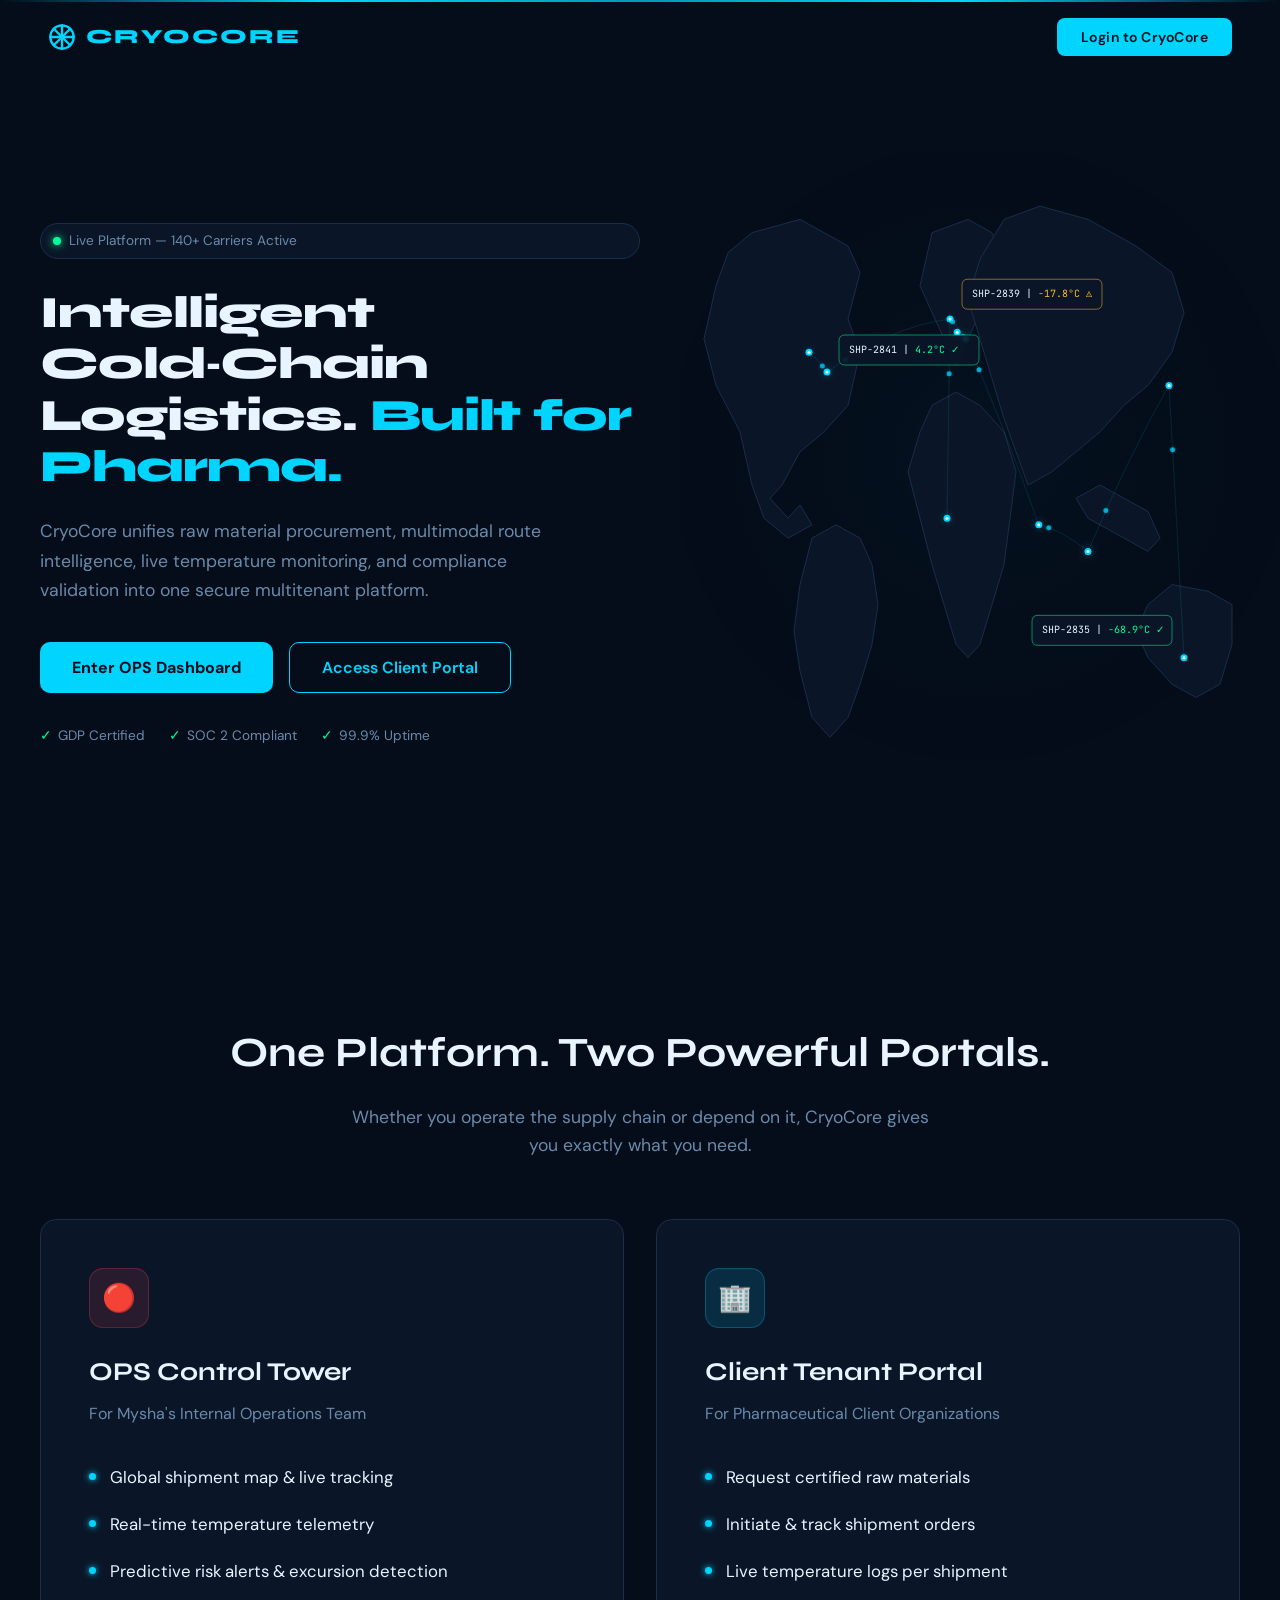
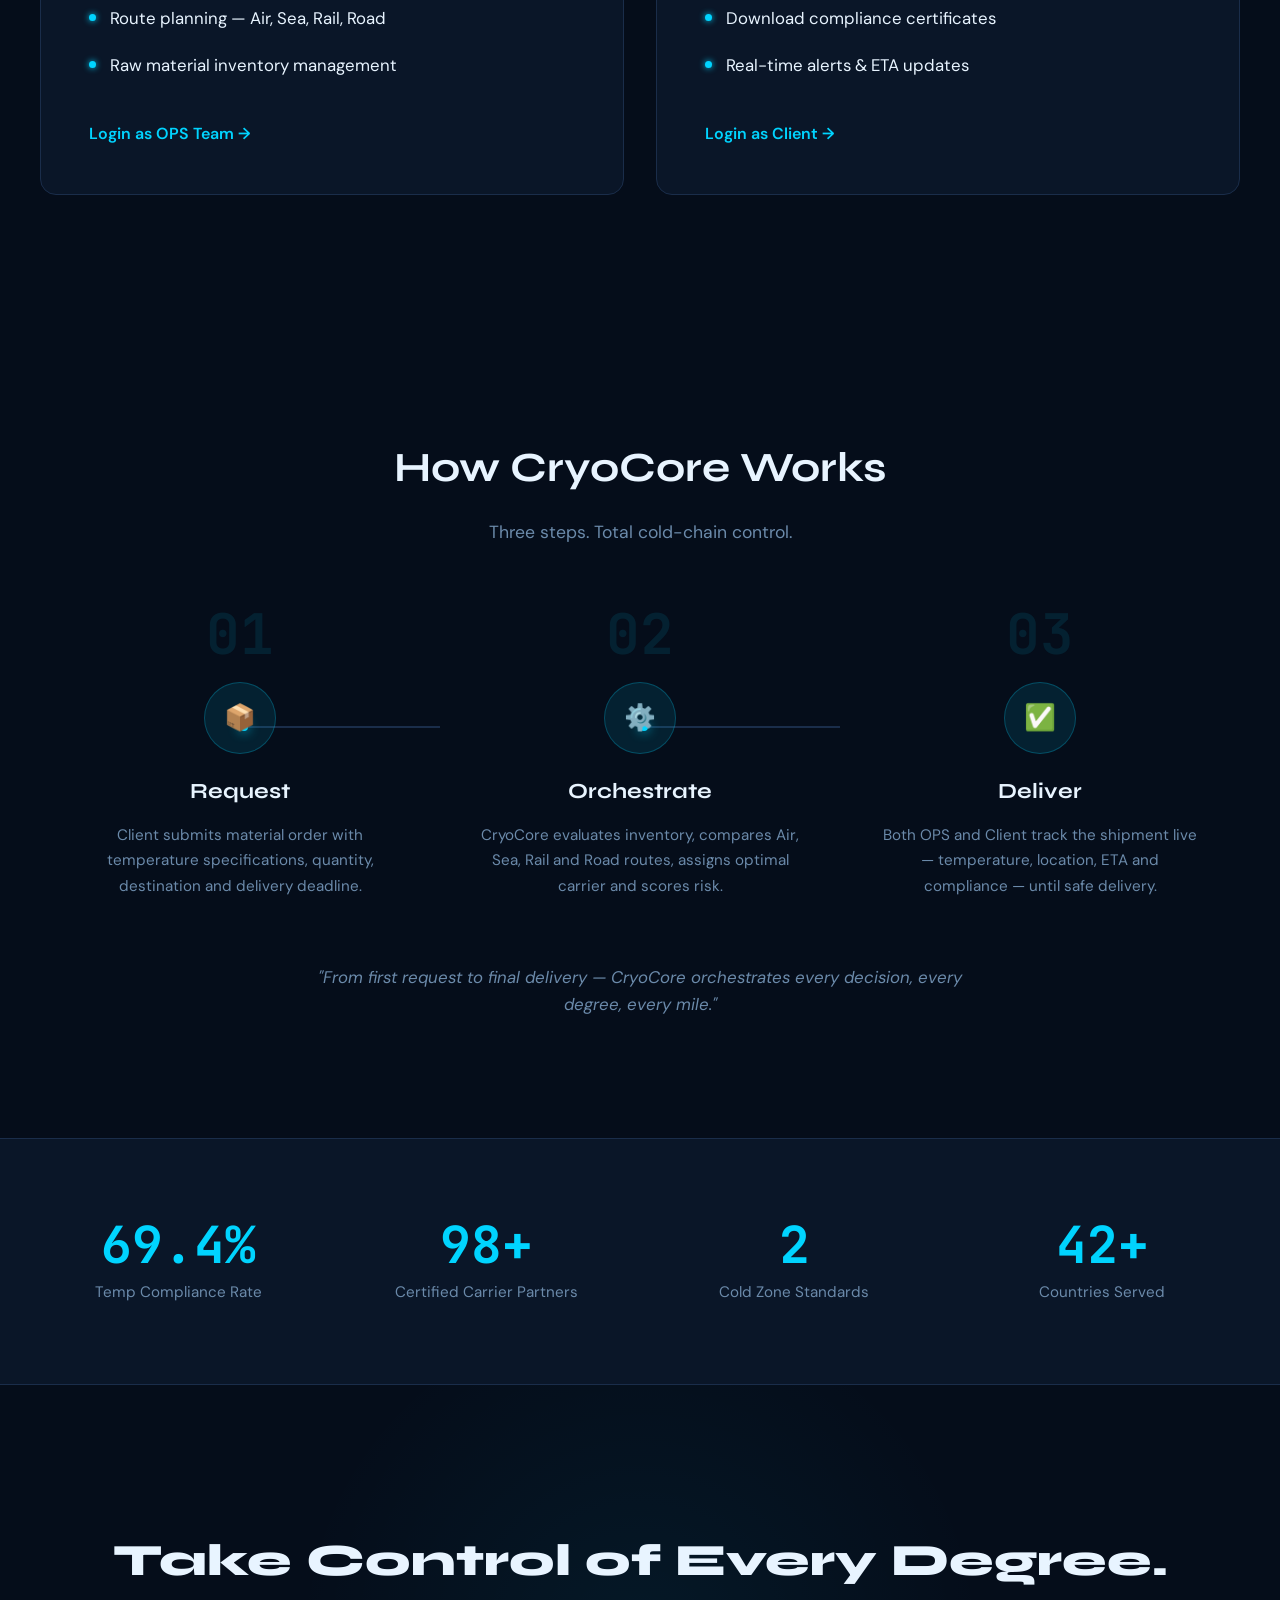
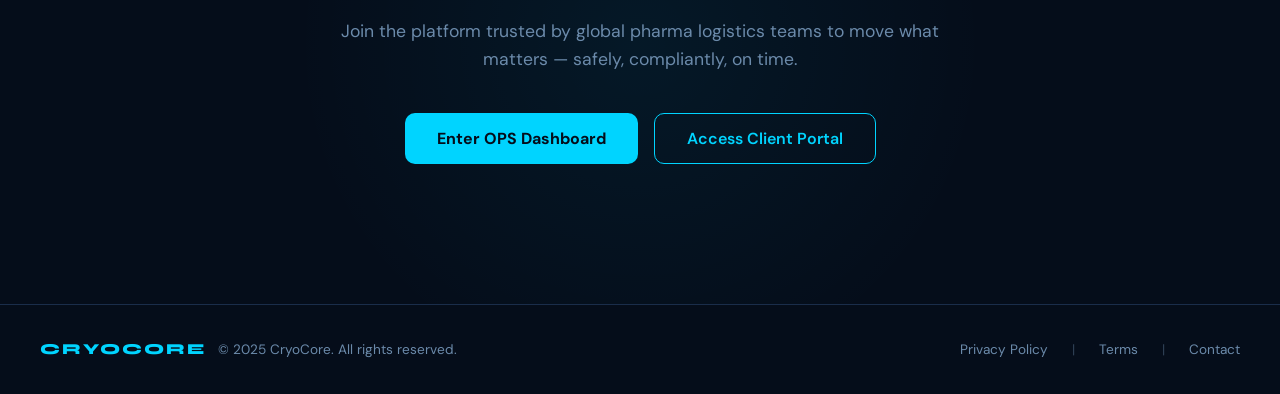
==== index.html @ 29cbd9b6 "first commit" ====
<!DOCTYPE html>
<html lang="en">

<head>
    <meta charset="UTF-8" />
    <meta name="viewport" content="width=device-width, initial-scale=1.0" />
    <title>CryoCore — Intelligent Cold-Chain Logistics for Pharma</title>
    <meta name="description"
        content="CryoCore unifies raw material procurement, multimodal route intelligence, live temperature monitoring, and compliance validation into one secure multitenant platform." />
    <link rel="preconnect" href="https://fonts.googleapis.com" />
    <link rel="preconnect" href="https://fonts.gstatic.com" crossorigin />
    <link
        href="https://fonts.googleapis.com/css2?family=DM+Sans:ital,wght@0,400;0,500;0,600;0,700;1,400&family=JetBrains+Mono:wght@400;500;600;700&family=Syne:wght@600;700;800&display=swap"
        rel="stylesheet" />
    <style>
        /* ===== RESET & BASE ===== */
        *,
        *::before,
        *::after {
            margin: 0;
            padding: 0;
            box-sizing: border-box;
        }

        html {
            scroll-behavior: smooth;
            width: 100%;
        }

        body {
            background: #050d1a;
            color: #e8f4ff;
            font-family: 'DM Sans', sans-serif;
            line-height: 1.6;
            overflow-x: hidden;
            width: 100%;
            -webkit-font-smoothing: antialiased;
        }

        a {
            color: inherit;
            text-decoration: none;
        }

        button {
            cursor: pointer;
            border: none;
            font-family: inherit;
        }

        img {
            max-width: 100%;
            display: block;
        }

        /* ===== DESIGN TOKENS ===== */
        :root {
            --bg: #050d1a;
            --surface: #0a1628;
            --border: #1a2d4a;
            --cyan: #00d4ff;
            --cyan-dim: #0099bb;
            --success: #00ff9d;
            --warning: #ffb830;
            --danger: #ff4757;
            --text: #e8f4ff;
            --muted: #6b8aaa;
            --font-headline: 'Syne', sans-serif;
            --font-body: 'DM Sans', sans-serif;
            --font-mono: 'JetBrains Mono', monospace;
        }

        /* ===== TOP CYAN LINE ===== */
        .top-line {
            position: fixed;
            top: 0;
            left: 0;
            width: 100%;
            height: 2px;
            background: linear-gradient(90deg, transparent, var(--cyan), var(--cyan-dim), var(--cyan), transparent);
            z-index: 10001;
        }

        /* ===== NAVBAR ===== */
        .navbar {
            position: fixed;
            top: 2px;
            left: 0;
            width: 100%;
            z-index: 10000;
            padding: 0 48px;
            height: 70px;
            display: flex;
            align-items: center;
            justify-content: space-between;
            transition: all 0.3s ease-in-out;
            background: transparent;
        }

        .navbar.scrolled {
            background: rgba(5, 13, 26, 0.75);
            backdrop-filter: blur(20px) saturate(1.5);
            -webkit-backdrop-filter: blur(20px) saturate(1.5);
            border-bottom: 1px solid rgba(26, 45, 74, 0.5);
        }

        .nav-logo {
            display: flex;
            align-items: center;
            gap: 10px;
            font-family: var(--font-headline);
            font-weight: 800;
            font-size: 1.25rem;
            color: var(--cyan);
            letter-spacing: 2px;
        }

        .nav-logo svg {
            width: 28px;
            height: 28px;
        }

        .btn-login {
            background: var(--cyan);
            color: #050d1a;
            font-weight: 600;
            font-size: 0.875rem;
            padding: 10px 24px;
            border-radius: 8px;
            transition: all 0.3s ease-in-out;
            letter-spacing: 0.5px;
        }

        .btn-login:hover {
            background: #33deff;
            box-shadow: 0 0 20px rgba(0, 212, 255, 0.3);
            transform: translateY(-1px);
        }

        /* ===== LOGIN POPUP ===== */
        .login-overlay {
            position: fixed;
            inset: 0;
            background: rgba(5, 13, 26, 0.8);
            backdrop-filter: blur(8px);
            z-index: 20000;
            display: flex;
            align-items: center;
            justify-content: center;
            opacity: 0;
            pointer-events: none;
            transition: opacity 0.3s ease-in-out;
        }

        .login-overlay.active {
            opacity: 1;
            pointer-events: all;
        }

        .login-popup {
            background: var(--surface);
            border: 1px solid var(--border);
            border-radius: 16px;
            padding: 40px;
            width: 400px;
            max-width: 90vw;
            text-align: center;
            transform: translateY(20px) scale(0.95);
            transition: transform 0.3s ease-in-out;
            position: relative;
        }

        .login-overlay.active .login-popup {
            transform: translateY(0) scale(1);
        }

        .login-popup-close {
            position: absolute;
            top: 16px;
            right: 16px;
            background: none;
            color: var(--muted);
            font-size: 1.25rem;
            transition: color 0.2s;
            line-height: 1;
        }

        .login-popup-close:hover {
            color: var(--text);
        }

        .login-popup h3 {
            font-family: var(--font-headline);
            font-size: 1.35rem;
            margin-bottom: 28px;
            color: var(--text);
        }

        .btn-portal {
            display: block;
            width: 100%;
            background: var(--cyan);
            color: #050d1a;
            font-weight: 700;
            font-size: 1rem;
            padding: 14px;
            border-radius: 10px;
            transition: all 0.3s ease-in-out;
            letter-spacing: 0.3px;
        }

        .btn-portal:hover {
            background: #33deff;
            box-shadow: 0 0 24px rgba(0, 212, 255, 0.3);
        }

        .login-divider {
            display: flex;
            align-items: center;
            gap: 16px;
            margin: 24px 0;
            color: var(--muted);
            font-size: 0.8rem;
        }

        .login-divider::before,
        .login-divider::after {
            content: '';
            flex: 1;
            height: 1px;
            background: var(--border);
        }

        .login-ops-link {
            color: var(--muted);
            font-size: 0.8rem;
            transition: color 0.2s;
        }

        .login-ops-link:hover {
            color: var(--cyan);
            text-decoration: underline;
        }

        /* ===== SECTION STYLES ===== */
        section {
            position: relative;
            width: 100%;
        }

        .container {
            max-width: 1400px;
            margin: 0 auto;
            padding: 0 40px;
            width: 100%;
        }

        .section-label {
            text-align: center;
            margin-bottom: 60px;
        }

        .section-label h2 {
            font-family: var(--font-headline);
            font-size: 2.6rem;
            font-weight: 700;
            margin-bottom: 16px;
        }

        .section-label p {
            color: var(--muted);
            font-size: 1.1rem;
            max-width: 600px;
            margin: 0 auto;
        }

        /* ===== HERO ===== */
        .hero {
            height: 100vh;
            display: flex;
            align-items: center;
            padding-top: 70px;
            position: relative;
            overflow: hidden;
            width: 100%;
        }

        .hero-inner {
            display: flex;
            align-items: center;
            gap: 40px;
            width: 100%;
            height: calc(100vh - 70px);
        }

        .hero-left {
            flex: 0 0 50%;
            max-width: 50%;
            display: flex;
            flex-direction: column;
            justify-content: center;
        }

        .hero-right {
            flex: 0 0 50%;
            max-width: 50%;
            position: relative;
            height: 100%;
            display: flex;
            align-items: center;
        }

        .hero-badge {
            display: inline-flex;
            align-items: center;
            gap: 8px;
            background: var(--surface);
            border: 1px solid var(--border);
            border-radius: 100px;
            padding: 6px 18px 6px 12px;
            font-size: 0.85rem;
            color: var(--muted);
            margin-bottom: 28px;
        }

        .hero-badge .dot {
            width: 8px;
            height: 8px;
            background: var(--success);
            border-radius: 50%;
            box-shadow: 0 0 8px var(--success);
            animation: pulse-dot 2s infinite;
        }

        @keyframes pulse-dot {

            0%,
            100% {
                opacity: 1;
                transform: scale(1);
            }

            50% {
                opacity: 0.6;
                transform: scale(1.3);
            }
        }

        .hero h1 {
            font-family: var(--font-headline);
            font-size: clamp(2.2rem, 3.5vw, 3.5rem);
            font-weight: 800;
            line-height: 1.15;
            margin-bottom: 24px;
            letter-spacing: -1px;
        }

        .hero h1 span {
            color: var(--cyan);
        }

        .hero-sub {
            color: var(--muted);
            font-size: 1.1rem;
            line-height: 1.7;
            max-width: 540px;
            margin-bottom: 36px;
        }

        .hero-ctas {
            display: flex;
            gap: 16px;
            margin-bottom: 32px;
        }

        .btn-primary {
            background: var(--cyan);
            color: #050d1a;
            font-weight: 700;
            font-size: 1rem;
            padding: 14px 32px;
            border-radius: 10px;
            transition: all 0.3s ease-in-out;
        }

        .btn-primary:hover {
            background: #33deff;
            box-shadow: 0 0 24px rgba(0, 212, 255, 0.3);
            transform: translateY(-2px);
        }

        .btn-outline {
            background: transparent;
            color: var(--cyan);
            font-weight: 600;
            font-size: 1rem;
            padding: 14px 32px;
            border-radius: 10px;
            border: 1.5px solid var(--cyan);
            transition: all 0.3s ease-in-out;
        }

        .btn-outline:hover {
            background: rgba(0, 212, 255, 0.08);
            box-shadow: 0 0 20px rgba(0, 212, 255, 0.15);
            transform: translateY(-2px);
        }

        .hero-trust {
            display: flex;
            gap: 24px;
            font-size: 0.85rem;
            color: var(--muted);
        }

        .hero-trust span {
            display: flex;
            align-items: center;
            gap: 6px;
        }

        .hero-trust .check {
            color: var(--success);
        }

        /* ===== WORLD MAP ===== */
        .map-container {
            position: relative;
            width: 100%;
            height: 80%;
            min-height: 400px;
        }

        #worldMap {
            width: 100%;
            height: 100%;
            border-radius: 12px;
        }

        /* ===== DUAL PORTALS ===== */
        .portals {
            padding: 120px 0;
            width: 100%;
        }

        .portals-grid {
            display: grid;
            grid-template-columns: 1fr 1fr;
            gap: 32px;
        }

        .portal-card {
            background: var(--surface);
            border: 1px solid var(--border);
            border-radius: 16px;
            padding: 48px;
            min-height: 420px;
            transition: all 0.3s ease-in-out;
            position: relative;
            overflow: hidden;
            display: flex;
            flex-direction: column;
        }

        .portal-card::before {
            content: '';
            position: absolute;
            inset: 0;
            border-radius: 16px;
            padding: 1px;
            background: transparent;
            -webkit-mask: linear-gradient(#fff 0 0) content-box, linear-gradient(#fff 0 0);
            mask: linear-gradient(#fff 0 0) content-box, linear-gradient(#fff 0 0);
            -webkit-mask-composite: xor;
            mask-composite: exclude;
            transition: background 0.3s ease-in-out;
            pointer-events: none;
        }

        .portal-card.ops:hover::before {
            background: linear-gradient(135deg, rgba(255, 71, 87, 0.5), transparent 60%);
        }

        .portal-card.client:hover::before {
            background: linear-gradient(135deg, rgba(0, 212, 255, 0.5), transparent 60%);
        }

        .portal-card:hover {
            transform: translateY(-6px);
            box-shadow: 0 20px 60px rgba(0, 0, 0, 0.4);
        }

        .portal-icon {
            width: 60px;
            height: 60px;
            border-radius: 14px;
            display: flex;
            align-items: center;
            justify-content: center;
            font-size: 1.7rem;
            margin-bottom: 24px;
        }

        .portal-card.ops .portal-icon {
            background: rgba(255, 71, 87, 0.12);
            border: 1px solid rgba(255, 71, 87, 0.25);
        }

        .portal-card.client .portal-icon {
            background: rgba(0, 212, 255, 0.12);
            border: 1px solid rgba(0, 212, 255, 0.25);
        }

        .portal-card h3 {
            font-family: var(--font-headline);
            font-size: 1.6rem;
            font-weight: 700;
            margin-bottom: 8px;
        }

        .portal-card .portal-sub {
            color: var(--muted);
            font-size: 1rem;
            margin-bottom: 28px;
        }

        .portal-card ul {
            list-style: none;
            margin-bottom: 32px;
            flex-grow: 1;
        }

        .portal-card ul li {
            padding: 10px 0;
            color: var(--text);
            font-size: 1.05rem;
            display: flex;
            align-items: flex-start;
            gap: 14px;
        }

        .portal-card ul li::before {
            content: '';
            width: 7px;
            height: 7px;
            background: var(--cyan);
            border-radius: 50%;
            flex-shrink: 0;
            margin-top: 9px;
            box-shadow: 0 0 6px var(--cyan);
        }

        .portal-link {
            color: var(--cyan);
            font-size: 1rem;
            font-weight: 600;
            transition: all 0.2s;
        }

        .portal-link:hover {
            letter-spacing: 0.5px;
        }

        /* ===== HOW IT WORKS ===== */
        .how-it-works {
            padding: 120px 0;
            width: 100%;
        }

        .steps-grid {
            display: flex;
            align-items: flex-start;
            gap: 0;
            position: relative;
            margin-bottom: 64px;
        }

        .step-card {
            flex: 1;
            text-align: center;
            padding: 0 32px;
            position: relative;
            z-index: 2;
        }

        .step-num {
            font-family: var(--font-mono);
            font-size: 3.5rem;
            font-weight: 700;
            color: rgba(0, 212, 255, 0.1);
            line-height: 1;
            margin-bottom: 20px;
        }

        .step-icon {
            width: 72px;
            height: 72px;
            border-radius: 50%;
            background: rgba(0, 212, 255, 0.1);
            border: 1px solid rgba(0, 212, 255, 0.25);
            display: flex;
            align-items: center;
            justify-content: center;
            font-size: 1.6rem;
            margin: 0 auto 20px;
        }

        .step-card h3 {
            font-family: var(--font-headline);
            font-size: 1.35rem;
            font-weight: 700;
            margin-bottom: 14px;
        }

        .step-card p {
            color: var(--muted);
            font-size: 0.95rem;
            line-height: 1.7;
            max-width: 320px;
            margin: 0 auto;
        }

        /* Connector lines */
        .step-connector {
            position: absolute;
            top: 120px;
            left: 0;
            right: 0;
            height: 2px;
            z-index: 1;
        }

        .step-connector-line {
            position: absolute;
            top: 0;
            height: 2px;
            background: var(--border);
        }

        .step-connector-line:first-child {
            left: 20%;
            width: 27%;
        }

        .step-connector-line:last-child {
            left: 53%;
            width: 27%;
        }

        .connector-dot {
            position: absolute;
            width: 8px;
            height: 8px;
            background: var(--cyan);
            border-radius: 50%;
            top: -3px;
            box-shadow: 0 0 12px var(--cyan);
            animation: travel-dot 3s linear infinite;
        }

        .step-connector-line:first-child .connector-dot {
            animation: travel-dot-1 3s linear infinite;
        }

        .step-connector-line:last-child .connector-dot {
            animation: travel-dot-2 3s linear infinite;
        }

        @keyframes travel-dot-1 {
            0% {
                left: 0;
                opacity: 0;
            }

            10% {
                opacity: 1;
            }

            90% {
                opacity: 1;
            }

            100% {
                left: 100%;
                opacity: 0;
            }
        }

        @keyframes travel-dot-2 {
            0% {
                left: 0;
                opacity: 0;
            }

            10% {
                opacity: 1;
            }

            90% {
                opacity: 1;
            }

            100% {
                left: 100%;
                opacity: 0;
            }
        }

        .how-tagline {
            text-align: center;
            font-style: italic;
            color: var(--muted);
            font-size: 1.05rem;
            max-width: 700px;
            margin: 0 auto;
        }

        /* ===== STATS STRIP ===== */
        .stats-strip {
            background: var(--surface);
            border-top: 1px solid var(--border);
            border-bottom: 1px solid var(--border);
            padding: 80px 0;
            width: 100%;
        }

        .stats-grid {
            display: grid;
            grid-template-columns: repeat(4, 1fr);
            gap: 32px;
            text-align: center;
        }

        .stat-item .stat-number {
            font-family: var(--font-mono);
            font-size: 3.2rem;
            font-weight: 700;
            color: var(--cyan);
            line-height: 1;
            margin-bottom: 10px;
        }

        .stat-item .stat-label {
            color: var(--muted);
            font-size: 0.95rem;
        }

        /* ===== FOOTER CTA ===== */
        .footer-cta {
            padding: 140px 0;
            text-align: center;
            position: relative;
            overflow: hidden;
            width: 100%;
        }

        .footer-cta::before {
            content: '';
            position: absolute;
            top: 50%;
            left: 50%;
            transform: translate(-50%, -50%);
            width: 700px;
            height: 700px;
            background: radial-gradient(circle, rgba(0, 212, 255, 0.06) 0%, transparent 70%);
            pointer-events: none;
        }

        .footer-cta h2 {
            font-family: var(--font-headline);
            font-size: 2.8rem;
            font-weight: 800;
            margin-bottom: 20px;
            position: relative;
        }

        .footer-cta .cta-sub {
            color: var(--muted);
            font-size: 1.1rem;
            max-width: 600px;
            margin: 0 auto 40px;
            position: relative;
        }

        .footer-cta .cta-buttons {
            display: flex;
            gap: 16px;
            justify-content: center;
            position: relative;
        }

        /* ===== FOOTER BAR ===== */
        .footer-bar {
            border-top: 1px solid var(--border);
            padding: 32px 0;
            width: 100%;
        }

        .footer-bar-inner {
            display: flex;
            align-items: center;
            justify-content: space-between;
        }

        .footer-bar-left {
            display: flex;
            align-items: center;
            gap: 12px;
            color: var(--muted);
            font-size: 0.85rem;
        }

        .footer-bar-left .footer-logo {
            font-family: var(--font-headline);
            font-weight: 800;
            font-size: 0.95rem;
            color: var(--cyan);
            letter-spacing: 2px;
        }

        .footer-bar-right {
            display: flex;
            gap: 24px;
            color: var(--muted);
            font-size: 0.85rem;
        }

        .footer-bar-right a {
            transition: color 0.2s;
        }

        .footer-bar-right a:hover {
            color: var(--text);
        }

        .footer-bar-right .sep {
            opacity: 0.4;
        }

        /* ===== SCROLL REVEAL ===== */
        .reveal {
            opacity: 0;
            transform: translateY(30px);
            transition: opacity 0.7s ease-out, transform 0.7s ease-out;
        }

        .reveal.visible {
            opacity: 1;
            transform: translateY(0);
        }

        /* ===== RESPONSIVE ===== */
        @media (max-width: 1024px) {
            .hero {
                height: auto;
                min-height: 100vh;
                padding-top: 100px;
                padding-bottom: 60px;
            }

            .hero h1 {
                font-size: 2.5rem;
            }

            .hero-inner {
                flex-direction: column;
                height: auto;
            }

            .hero-left,
            .hero-right {
                flex: 0 0 100%;
                max-width: 100%;
            }

            .hero-right {
                margin-top: 40px;
                height: 400px;
            }

            .map-container {
                height: 100%;
            }

            .portals-grid {
                grid-template-columns: 1fr;
            }

            .portal-card {
                min-height: auto;
            }

            .stats-grid {
                grid-template-columns: repeat(2, 1fr);
                gap: 40px;
            }

            .steps-grid {
                flex-direction: column;
                gap: 48px;
            }

            .step-connector {
                display: none;
            }

            .navbar {
                padding: 0 24px;
            }
        }

        @media (max-width: 640px) {
            .hero h1 {
                font-size: 2rem;
            }

            .hero-ctas {
                flex-direction: column;
            }

            .hero-trust {
                flex-direction: column;
                gap: 8px;
            }

            .section-label h2 {
                font-size: 1.75rem;
            }

            .footer-cta h2 {
                font-size: 2rem;
            }

            .footer-cta .cta-buttons {
                flex-direction: column;
                align-items: center;
            }

            .footer-bar-inner {
                flex-direction: column;
                gap: 12px;
                text-align: center;
            }

            .stats-grid {
                grid-template-columns: 1fr 1fr;
            }

            .stat-item .stat-number {
                font-size: 2.4rem;
            }

            .portals {
                padding: 80px 0;
            }

            .how-it-works {
                padding: 80px 0;
            }

            .portal-card {
                padding: 32px;
            }
        }
    </style>
</head>

<body>

    <!-- TOP CYAN LINE -->
    <div class="top-line"></div>

    <!-- NAVBAR -->
    <nav class="navbar" id="navbar">
        <div class="nav-logo">
            <svg viewBox="0 0 24 24" fill="none" stroke="currentColor" stroke-width="2" stroke-linecap="round"
                stroke-linejoin="round">
                <line x1="2" y1="12" x2="22" y2="12"></line>
                <path d="M12 2a7.4 7.4 0 0 1 0 20M12 2a7.4 7.4 0 0 0 0 20"></path>
                <path d="M12 2v20"></path>
                <line x1="4.93" y1="4.93" x2="19.07" y2="19.07"></line>
                <line x1="19.07" y1="4.93" x2="4.93" y2="19.07"></line>
            </svg>
            CRYOCORE
        </div>
        <button class="btn-login" id="loginBtn">Login to CryoCore</button>
    </nav>

    <!-- LOGIN POPUP -->
    <div class="login-overlay" id="loginOverlay">
        <div class="login-popup">
            <button class="login-popup-close" id="loginClose">✕</button>
            <h3>Login to CryoCore</h3>
            <button class="btn-portal">Enter Client Portal</button>
            <div class="login-divider"><span>or</span></div>
            <a href="#" class="login-ops-link">Internal OPS Team? Login here →</a>
        </div>
    </div>

    <!-- HERO SECTION -->
    <section class="hero" id="hero">
        <div class="container hero-inner">
            <div class="hero-left">
                <div class="hero-badge">
                    <span class="dot"></span>
                    Live Platform — 140+ Carriers Active
                </div>
                <h1>Intelligent Cold&#8209;Chain<br />Logistics. <span>Built for Pharma.</span></h1>
                <p class="hero-sub">CryoCore unifies raw material procurement, multimodal route intelligence, live
                    temperature monitoring, and compliance validation into one secure multitenant platform.</p>
                <div class="hero-ctas">
                    <button class="btn-primary">Enter OPS Dashboard</button>
                    <button class="btn-outline">Access Client Portal</button>
                </div>
                <div class="hero-trust">
                    <span><span class="check">✓</span> GDP Certified</span>
                    <span><span class="check">✓</span> SOC 2 Compliant</span>
                    <span><span class="check">✓</span> 99.9% Uptime</span>
                </div>
            </div>
            <div class="hero-right">
                <div class="map-container">
                    <canvas id="worldMap"></canvas>
                </div>
            </div>
        </div>
    </section>

    <!-- DUAL PORTAL SECTION -->
    <section class="portals" id="portals">
        <div class="container">
            <div class="section-label reveal">
                <h2>One Platform. Two Powerful Portals.</h2>
                <p>Whether you operate the supply chain or depend on it, CryoCore gives you exactly what you need.</p>
            </div>
            <div class="portals-grid">
                <div class="portal-card ops reveal">
                    <div class="portal-icon">🔴</div>
                    <h3>OPS Control Tower</h3>
                    <p class="portal-sub">For Mysha's Internal Operations Team</p>
                    <ul>
                        <li>Global shipment map &amp; live tracking</li>
                        <li>Real-time temperature telemetry</li>
                        <li>Predictive risk alerts &amp; excursion detection</li>
                        <li>Route planning — Air, Sea, Rail, Road</li>
                        <li>Raw material inventory management</li>
                    </ul>
                    <a href="#" class="portal-link">Login as OPS Team →</a>
                </div>
                <div class="portal-card client reveal">
                    <div class="portal-icon">🏢</div>
                    <h3>Client Tenant Portal</h3>
                    <p class="portal-sub">For Pharmaceutical Client Organizations</p>
                    <ul>
                        <li>Request certified raw materials</li>
                        <li>Initiate &amp; track shipment orders</li>
                        <li>Live temperature logs per shipment</li>
                        <li>Download compliance certificates</li>
                        <li>Real-time alerts &amp; ETA updates</li>
                    </ul>
                    <a href="#" class="portal-link">Login as Client →</a>
                </div>
            </div>
        </div>
    </section>

    <!-- HOW IT WORKS SECTION -->
    <section class="how-it-works" id="howItWorks">
        <div class="container">
            <div class="section-label reveal">
                <h2>How CryoCore Works</h2>
                <p>Three steps. Total cold-chain control.</p>
            </div>
            <div class="steps-grid reveal">
                <div class="step-card">
                    <div class="step-num">01</div>
                    <div class="step-icon">📦</div>
                    <h3>Request</h3>
                    <p>Client submits material order with temperature specifications, quantity, destination and delivery
                        deadline.</p>
                </div>
                <div class="step-card">
                    <div class="step-num">02</div>
                    <div class="step-icon">⚙️</div>
                    <h3>Orchestrate</h3>
                    <p>CryoCore evaluates inventory, compares Air, Sea, Rail and Road routes, assigns optimal carrier
                        and
                        scores risk.</p>
                </div>
                <div class="step-card">
                    <div class="step-num">03</div>
                    <div class="step-icon">✅</div>
                    <h3>Deliver</h3>
                    <p>Both OPS and Client track the shipment live — temperature, location, ETA and compliance — until
                        safe delivery.</p>
                </div>
                <!-- Connector lines -->
                <div class="step-connector">
                    <div class="step-connector-line" style="left:16.66%;width:16.66%">
                        <div class="connector-dot"></div>
                    </div>
                    <div class="step-connector-line" style="left:50%;width:16.66%">
                        <div class="connector-dot"></div>
                    </div>
                </div>
            </div>
            <p class="how-tagline reveal">"From first request to final delivery — CryoCore orchestrates every decision,
                every degree, every mile."</p>
        </div>
    </section>

    <!-- STATS STRIP -->
    <section class="stats-strip" id="statsStrip">
        <div class="container">
            <div class="stats-grid">
                <div class="stat-item reveal">
                    <div class="stat-number" data-target="99.1" data-suffix="%">0%</div>
                    <div class="stat-label">Temp Compliance Rate</div>
                </div>
                <div class="stat-item reveal">
                    <div class="stat-number" data-target="140" data-suffix="+">0+</div>
                    <div class="stat-label">Certified Carrier Partners</div>
                </div>
                <div class="stat-item reveal">
                    <div class="stat-number" data-target="3" data-suffix="">0</div>
                    <div class="stat-label">Cold Zone Standards</div>
                </div>
                <div class="stat-item reveal">
                    <div class="stat-number" data-target="60" data-suffix="+">0+</div>
                    <div class="stat-label">Countries Served</div>
                </div>
            </div>
        </div>
    </section>

    <!-- FOOTER CTA -->
    <section class="footer-cta" id="footerCta">
        <div class="container">
            <h2 class="reveal">Take Control of Every Degree.</h2>
            <p class="cta-sub reveal">Join the platform trusted by global pharma logistics teams to move what matters —
                safely, compliantly, on time.</p>
            <div class="cta-buttons reveal">
                <button class="btn-primary">Enter OPS Dashboard</button>
                <button class="btn-outline">Access Client Portal</button>
            </div>
        </div>
    </section>

    <!-- FOOTER BAR -->
    <footer class="footer-bar">
        <div class="container footer-bar-inner">
            <div class="footer-bar-left">
                <span class="footer-logo">CRYOCORE</span>
                <span>© 2025 CryoCore. All rights reserved.</span>
            </div>
            <div class="footer-bar-right">
                <a href="#">Privacy Policy</a>
                <span class="sep">|</span>
                <a href="#">Terms</a>
                <span class="sep">|</span>
                <a href="#">Contact</a>
            </div>
        </div>
    </footer>

    <script>
        /* ===== NAVBAR SCROLL EFFECT ===== */
        const navbar = document.getElementById('navbar');
        window.addEventListener('scroll', () => {
            navbar.classList.toggle('scrolled', window.scrollY > 80);
        });

        /* ===== LOGIN POPUP ===== */
        const loginBtn = document.getElementById('loginBtn');
        const loginOverlay = document.getElementById('loginOverlay');
        const loginClose = document.getElementById('loginClose');
        loginBtn.addEventListener('click', () => loginOverlay.classList.add('active'));
        loginClose.addEventListener('click', () => loginOverlay.classList.remove('active'));
        loginOverlay.addEventListener('click', (e) => {
            if (e.target === loginOverlay) loginOverlay.classList.remove('active');
        });

        /* ===== SCROLL REVEAL ===== */
        const revealEls = document.querySelectorAll('.reveal');
        const revealObserver = new IntersectionObserver((entries) => {
            entries.forEach(entry => {
                if (entry.isIntersecting) {
                    entry.target.classList.add('visible');
                    revealObserver.unobserve(entry.target);
                }
            });
        }, { threshold: 0.15 });
        revealEls.forEach(el => revealObserver.observe(el));

        /* ===== COUNT-UP ANIMATION ===== */
        const statNumbers = document.querySelectorAll('.stat-number');
        let statsCounted = false;
        const statsObserver = new IntersectionObserver((entries) => {
            entries.forEach(entry => {
                if (entry.isIntersecting && !statsCounted) {
                    statsCounted = true;
                    statNumbers.forEach(el => {
                        const target = parseFloat(el.dataset.target);
                        const suffix = el.dataset.suffix;
                        const isDecimal = target % 1 !== 0;
                        const duration = 2000;
                        const startTime = performance.now();

                        function animateCount(currentTime) {
                            const elapsed = currentTime - startTime;
                            const progress = Math.min(elapsed / duration, 1);
                            const eased = 1 - Math.pow(1 - progress, 3);
                            const current = eased * target;

                            if (isDecimal) {
                                el.textContent = current.toFixed(1) + suffix;
                            } else {
                                el.textContent = Math.floor(current) + suffix;
                            }

                            if (progress < 1) {
                                requestAnimationFrame(animateCount);
                            }
                        }
                        requestAnimationFrame(animateCount);
                    });
                }
            });
        }, { threshold: 0.3 });
        statsObserver.observe(document.getElementById('statsStrip'));

        /* ===== WORLD MAP (CANVAS) ===== */
        const canvas = document.getElementById('worldMap');
        const ctx = canvas.getContext('2d');
        let W, H;

        function resizeCanvas() {
            const rect = canvas.parentElement.getBoundingClientRect();
            const dpr = window.devicePixelRatio || 1;
            canvas.width = rect.width * dpr;
            canvas.height = rect.height * dpr;
            W = rect.width;
            H = rect.height;
            ctx.setTransform(dpr, 0, 0, dpr, 0, 0);
        }
        resizeCanvas();
        window.addEventListener('resize', resizeCanvas);

        // City coordinates (normalized 0-1 based on Mercator-like projection)
        const cities = [
            { name: 'Mumbai', x: 0.598, y: 0.56, label: null },
            { name: 'Frankfurt', x: 0.476, y: 0.28, label: null },
            { name: 'Singapore', x: 0.680, y: 0.60, label: null },
            { name: 'New York', x: 0.245, y: 0.33, label: { id: 'SHP-2841', temp: '4.2°C', status: '✓', color: '#00ff9d' } },
            { name: 'Chicago', x: 0.215, y: 0.30, label: null },
            { name: 'London', x: 0.450, y: 0.25, label: { id: 'SHP-2839', temp: '-17.8°C', status: '⚠', color: '#ffb830' } },
            { name: 'Tokyo', x: 0.815, y: 0.35, label: null },
            { name: 'Sydney', x: 0.840, y: 0.76, label: { id: 'SHP-2835', temp: '-68.9°C', status: '✓', color: '#00ff9d' } },
            { name: 'Paris', x: 0.462, y: 0.27, label: null },
            { name: 'Lagos', x: 0.445, y: 0.55, label: null },
        ];

        // Flight paths (index pairs)
        const routes = [
            [3, 5],  // NY -> London
            [5, 1],  // London -> Frankfurt
            [1, 0],  // Frankfurt -> Mumbai
            [0, 2],  // Mumbai -> Singapore
            [2, 6],  // Singapore -> Tokyo
            [6, 7],  // Tokyo -> Sydney
            [3, 4],  // NY -> Chicago
            [5, 9],  // London -> Lagos
            [1, 8],  // Frankfurt -> Paris
        ];

        // Simplified world continent outlines (very abstract polygon shapes normalized 0-1)
        const continents = [
            // North America
            { points: [[0.08, 0.15], [0.12, 0.12], [0.20, 0.10], [0.28, 0.14], [0.30, 0.18], [0.28, 0.25], [0.30, 0.30], [0.28, 0.38], [0.24, 0.42], [0.20, 0.45], [0.17, 0.50], [0.15, 0.52], [0.18, 0.55], [0.20, 0.53], [0.22, 0.56], [0.18, 0.58], [0.14, 0.55], [0.12, 0.50], [0.10, 0.42], [0.06, 0.35], [0.04, 0.28], [0.06, 0.20]] },
            // South America
            { points: [[0.22, 0.58], [0.26, 0.56], [0.30, 0.58], [0.32, 0.62], [0.33, 0.68], [0.32, 0.74], [0.30, 0.80], [0.28, 0.85], [0.25, 0.88], [0.22, 0.85], [0.20, 0.78], [0.19, 0.72], [0.20, 0.65]] },
            // Europe
            { points: [[0.42, 0.12], [0.48, 0.10], [0.52, 0.12], [0.54, 0.16], [0.52, 0.20], [0.50, 0.24], [0.48, 0.28], [0.46, 0.32], [0.44, 0.28], [0.42, 0.24], [0.40, 0.20], [0.41, 0.16]] },
            // Africa
            { points: [[0.42, 0.38], [0.46, 0.36], [0.50, 0.38], [0.54, 0.42], [0.56, 0.48], [0.55, 0.55], [0.54, 0.62], [0.52, 0.68], [0.50, 0.74], [0.48, 0.76], [0.46, 0.74], [0.44, 0.68], [0.42, 0.62], [0.40, 0.55], [0.38, 0.48], [0.40, 0.42]] },
            // Asia
            { points: [[0.54, 0.10], [0.60, 0.08], [0.68, 0.10], [0.76, 0.14], [0.82, 0.18], [0.84, 0.24], [0.82, 0.30], [0.78, 0.35], [0.74, 0.38], [0.70, 0.42], [0.66, 0.45], [0.62, 0.48], [0.58, 0.50], [0.56, 0.45], [0.54, 0.40], [0.52, 0.34], [0.50, 0.28], [0.48, 0.22], [0.50, 0.16]] },
            // Southeast Asia / Indonesia  
            { points: [[0.66, 0.52], [0.70, 0.50], [0.74, 0.52], [0.78, 0.54], [0.80, 0.58], [0.78, 0.60], [0.74, 0.58], [0.70, 0.56], [0.68, 0.55]] },
            // Australia
            { points: [[0.78, 0.68], [0.82, 0.65], [0.88, 0.66], [0.92, 0.68], [0.92, 0.74], [0.90, 0.80], [0.86, 0.82], [0.82, 0.80], [0.78, 0.76], [0.76, 0.72]] },
        ];

        let animTime = 0;

        function drawCurvedPath(x1, y1, x2, y2) {
            const midX = (x1 + x2) / 2;
            const midY = (y1 + y2) / 2 - Math.abs(x2 - x1) * 0.15;
            ctx.beginPath();
            ctx.moveTo(x1, y1);
            ctx.quadraticCurveTo(midX, midY, x2, y2);
            return { midX, midY };
        }

        function getPointOnCurve(x1, y1, x2, y2, t) {
            const midX = (x1 + x2) / 2;
            const midY = (y1 + y2) / 2 - Math.abs(x2 - x1) * 0.15;
            const ix1 = (1 - t) * x1 + t * midX;
            const iy1 = (1 - t) * y1 + t * midY;
            const ix2 = (1 - t) * midX + t * x2;
            const iy2 = (1 - t) * midY + t * y2;
            return {
                x: (1 - t) * ix1 + t * ix2,
                y: (1 - t) * iy1 + t * iy2,
            };
        }

        function draw() {
            animTime += 0.004;
            ctx.clearRect(0, 0, W, H);

            // Subtle radial glow
            const grd = ctx.createRadialGradient(W * 0.5, H * 0.45, 0, W * 0.5, H * 0.45, W * 0.55);
            grd.addColorStop(0, 'rgba(0, 212, 255, 0.03)');
            grd.addColorStop(1, 'transparent');
            ctx.fillStyle = grd;
            ctx.fillRect(0, 0, W, H);

            // Draw continents
            continents.forEach(cont => {
                ctx.beginPath();
                cont.points.forEach((p, i) => {
                    const px = p[0] * W;
                    const py = p[1] * H;
                    if (i === 0) ctx.moveTo(px, py);
                    else ctx.lineTo(px, py);
                });
                ctx.closePath();
                ctx.fillStyle = '#0a1628';
                ctx.fill();
                ctx.strokeStyle = '#1a2d4a';
                ctx.lineWidth = 1;
                ctx.stroke();
            });

            // Draw flight paths
            routes.forEach((route, idx) => {
                const c1 = cities[route[0]];
                const c2 = cities[route[1]];
                const x1 = c1.x * W, y1 = c1.y * H;
                const x2 = c2.x * W, y2 = c2.y * H;

                // Static path line
                drawCurvedPath(x1, y1, x2, y2);
                ctx.strokeStyle = 'rgba(0, 212, 255, 0.12)';
                ctx.lineWidth = 1;
                ctx.stroke();

                // Animated traveling dot
                const t = ((animTime * (0.8 + idx * 0.1)) % 1);
                const pt = getPointOnCurve(x1, y1, x2, y2, t);
                ctx.beginPath();
                ctx.arc(pt.x, pt.y, 2.5, 0, Math.PI * 2);
                ctx.fillStyle = 'rgba(0, 212, 255, 0.8)';
                ctx.fill();

                // Trailing glow on traveling dot
                ctx.beginPath();
                ctx.arc(pt.x, pt.y, 6, 0, Math.PI * 2);
                const tGrd = ctx.createRadialGradient(pt.x, pt.y, 0, pt.x, pt.y, 6);
                tGrd.addColorStop(0, 'rgba(0, 212, 255, 0.3)');
                tGrd.addColorStop(1, 'transparent');
                ctx.fillStyle = tGrd;
                ctx.fill();
            });

            // Draw city dots
            cities.forEach((city, i) => {
                const cx = city.x * W;
                const cy = city.y * H;
                const pulseScale = 1 + 0.3 * Math.sin(animTime * 3 + i * 0.7);

                // Outer glow
                ctx.beginPath();
                ctx.arc(cx, cy, 10 * pulseScale, 0, Math.PI * 2);
                const glowGrd = ctx.createRadialGradient(cx, cy, 0, cx, cy, 10 * pulseScale);
                glowGrd.addColorStop(0, 'rgba(0, 212, 255, 0.2)');
                glowGrd.addColorStop(1, 'transparent');
                ctx.fillStyle = glowGrd;
                ctx.fill();

                // Core dot
                ctx.beginPath();
                ctx.arc(cx, cy, 3.5, 0, Math.PI * 2);
                ctx.fillStyle = '#00d4ff';
                ctx.fill();

                // Inner bright center
                ctx.beginPath();
                ctx.arc(cx, cy, 1.5, 0, Math.PI * 2);
                ctx.fillStyle = '#ffffff';
                ctx.fill();
            });

            // Draw floating label cards
            cities.forEach((city) => {
                if (!city.label) return;
                const cx = city.x * W;
                const cy = city.y * H;
                const cardW = 140;
                const cardH = 30;
                // Position card to the left if it would clip the right edge
                const wouldClipRight = (cx + 12 + cardW) > W;
                const cardX = wouldClipRight ? cx - cardW - 12 : cx + 12;
                const cardY = cy - cardH - 10;
                const bobY = Math.sin(animTime * 2 + cx * 0.01) * 3;

                // Card background
                ctx.fillStyle = 'rgba(10, 22, 40, 0.92)';
                ctx.strokeStyle = city.label.color === '#ffb830' ? 'rgba(255, 184, 48, 0.5)' : 'rgba(0, 255, 157, 0.5)';
                ctx.lineWidth = 1;
                roundRect(ctx, cardX, cardY + bobY, cardW, cardH, 6);
                ctx.fill();
                ctx.stroke();

                // Card text
                ctx.font = '10px "JetBrains Mono", monospace';
                ctx.fillStyle = '#e8f4ff';
                ctx.textBaseline = 'middle';
                ctx.fillText(city.label.id + ' | ', cardX + 10, cardY + bobY + cardH / 2);

                const idWidth = ctx.measureText(city.label.id + ' | ').width;
                ctx.fillStyle = city.label.color;
                ctx.fillText(city.label.temp + ' ' + city.label.status, cardX + 10 + idWidth, cardY + bobY + cardH / 2);
            });

            requestAnimationFrame(draw);
        }

        function roundRect(ctx, x, y, w, h, r) {
            ctx.beginPath();
            ctx.moveTo(x + r, y);
            ctx.lineTo(x + w - r, y);
            ctx.quadraticCurveTo(x + w, y, x + w, y + r);
            ctx.lineTo(x + w, y + h - r);
            ctx.quadraticCurveTo(x + w, y + h, x + w - r, y + h);
            ctx.lineTo(x + r, y + h);
            ctx.quadraticCurveTo(x, y + h, x, y + h - r);
            ctx.lineTo(x, y + r);
            ctx.quadraticCurveTo(x, y, x + r, y);
            ctx.closePath();
        }

        requestAnimationFrame(draw);
    </script>
</body>

</html>
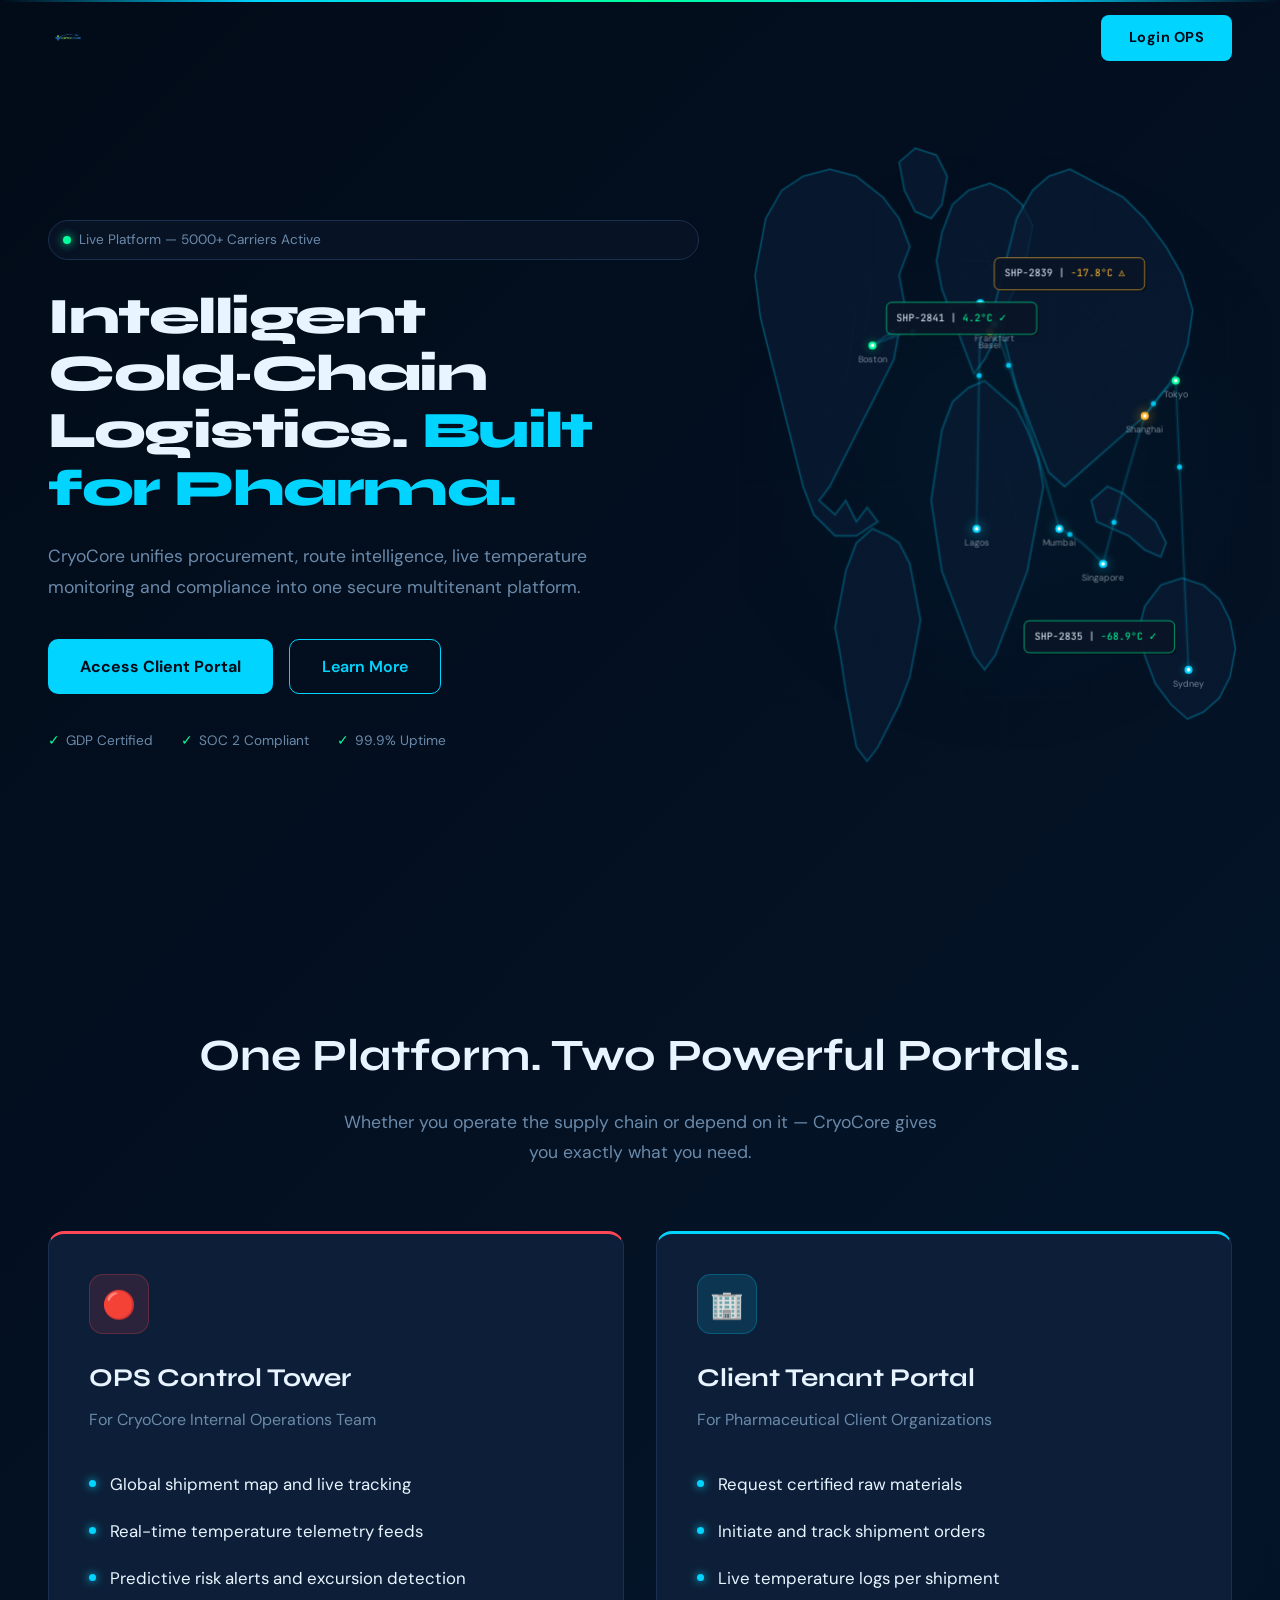
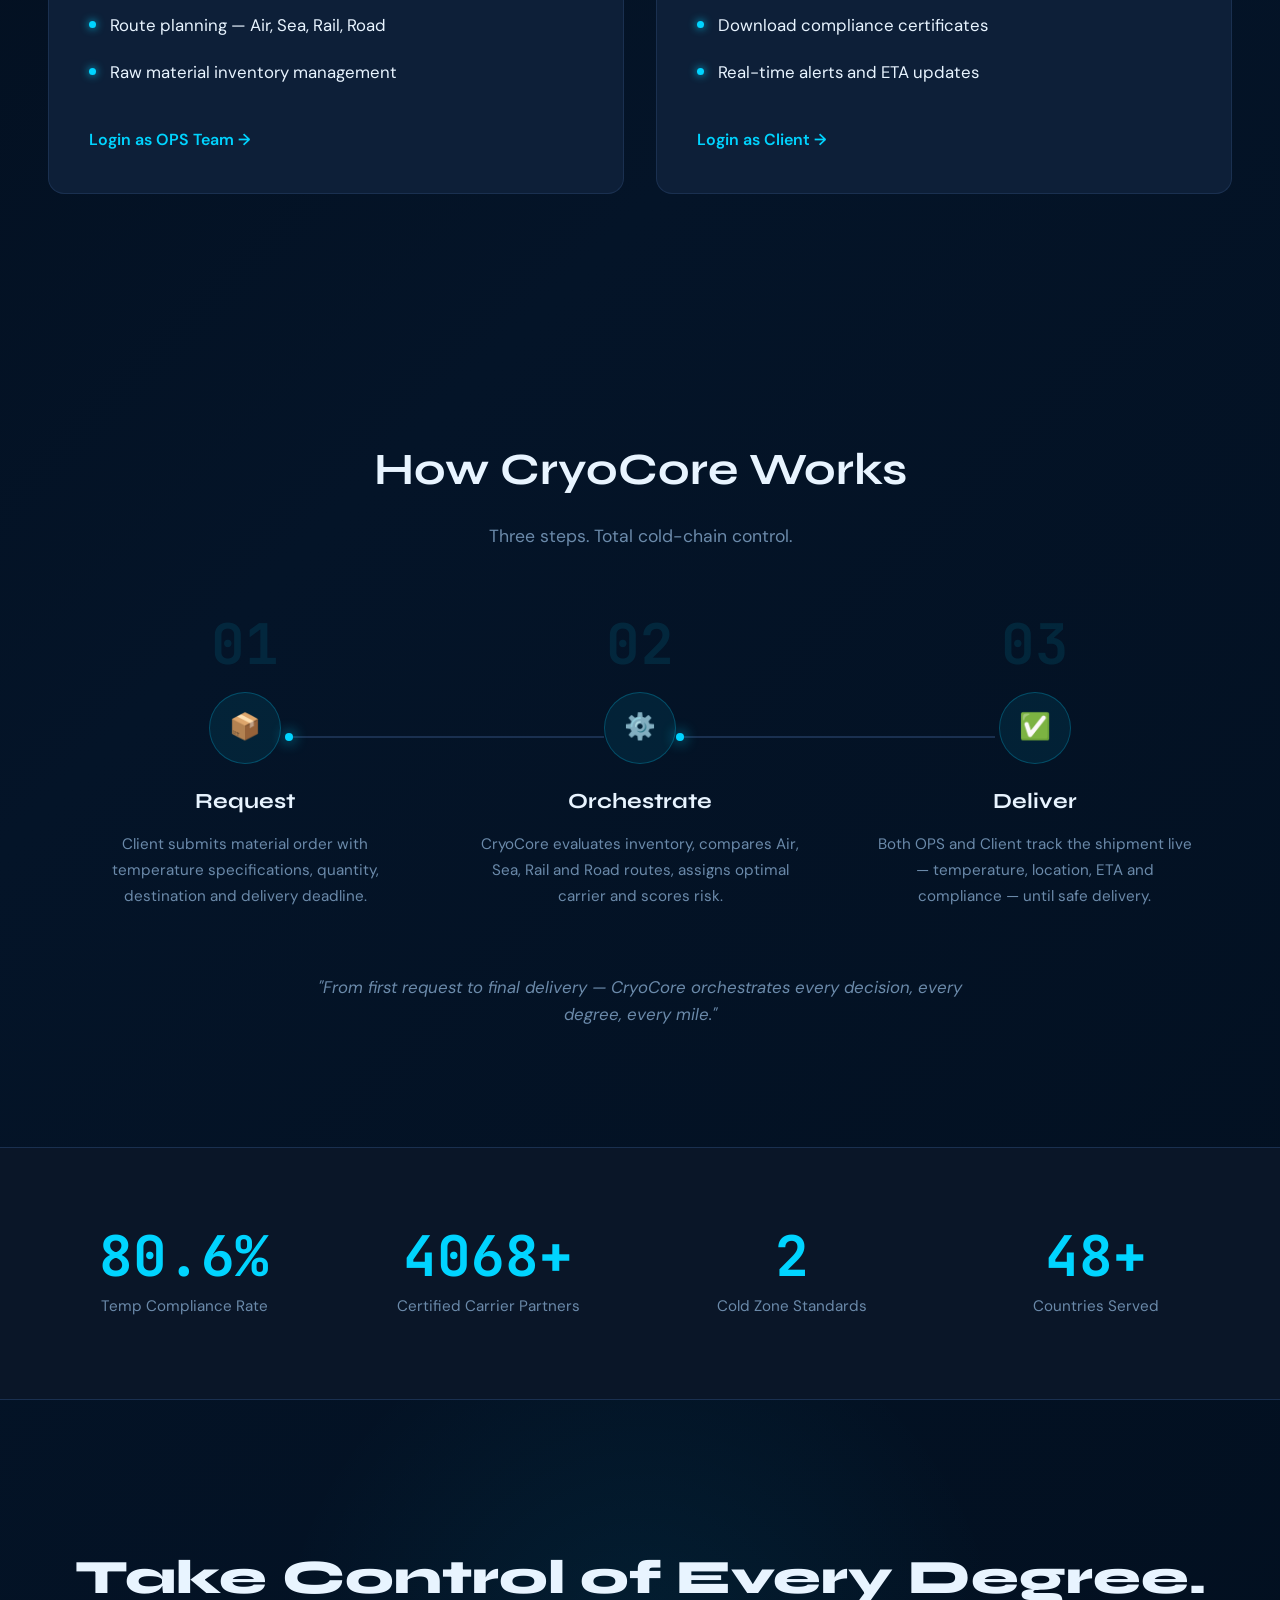
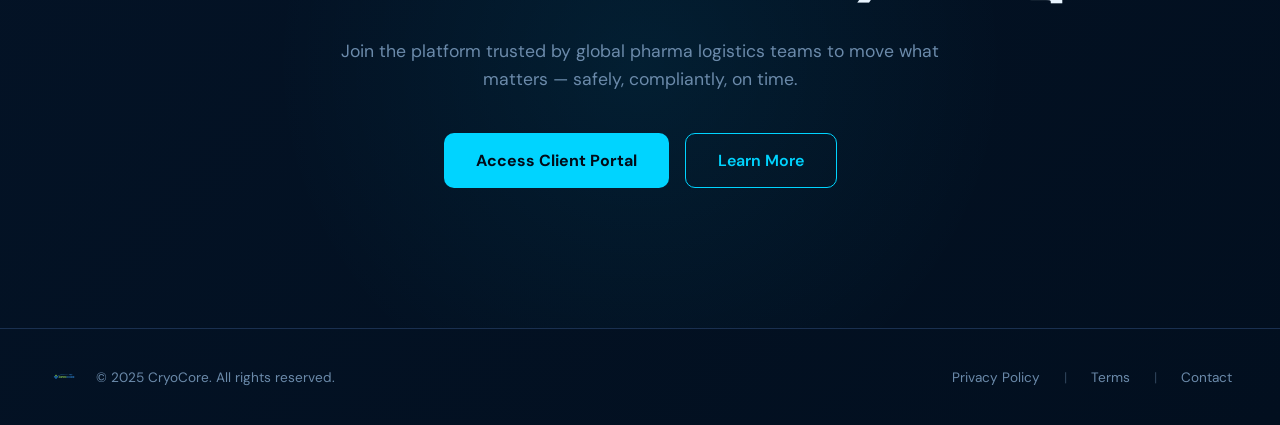
==== commit 9b65eb4f: "pp" ====
--- a/index.html
+++ b/index.html
@@ -6,963 +6,8 @@
     <meta name="viewport" content="width=device-width, initial-scale=1.0" />
     <title>CryoCore — Intelligent Cold-Chain Logistics for Pharma</title>
     <meta name="description"
-        content="CryoCore unifies raw material procurement, multimodal route intelligence, live temperature monitoring, and compliance validation into one secure multitenant platform." />
-    <link rel="preconnect" href="https://fonts.googleapis.com" />
-    <link rel="preconnect" href="https://fonts.gstatic.com" crossorigin />
-    <link
-        href="https://fonts.googleapis.com/css2?family=DM+Sans:ital,wght@0,400;0,500;0,600;0,700;1,400&family=JetBrains+Mono:wght@400;500;600;700&family=Syne:wght@600;700;800&display=swap"
-        rel="stylesheet" />
-    <style>
-        /* ===== RESET & BASE ===== */
-        *,
-        *::before,
-        *::after {
-            margin: 0;
-            padding: 0;
-            box-sizing: border-box;
-        }
-
-        html {
-            scroll-behavior: smooth;
-            width: 100%;
-        }
-
-        body {
-            background: #050d1a;
-            color: #e8f4ff;
-            font-family: 'DM Sans', sans-serif;
-            line-height: 1.6;
-            overflow-x: hidden;
-            width: 100%;
-            -webkit-font-smoothing: antialiased;
-        }
-
-        a {
-            color: inherit;
-            text-decoration: none;
-        }
-
-        button {
-            cursor: pointer;
-            border: none;
-            font-family: inherit;
-        }
-
-        img {
-            max-width: 100%;
-            display: block;
-        }
-
-        /* ===== DESIGN TOKENS ===== */
-        :root {
-            --bg: #050d1a;
-            --surface: #0a1628;
-            --border: #1a2d4a;
-            --cyan: #00d4ff;
-            --cyan-dim: #0099bb;
-            --success: #00ff9d;
-            --warning: #ffb830;
-            --danger: #ff4757;
-            --text: #e8f4ff;
-            --muted: #6b8aaa;
-            --font-headline: 'Syne', sans-serif;
-            --font-body: 'DM Sans', sans-serif;
-            --font-mono: 'JetBrains Mono', monospace;
-        }
-
-        /* ===== TOP CYAN LINE ===== */
-        .top-line {
-            position: fixed;
-            top: 0;
-            left: 0;
-            width: 100%;
-            height: 2px;
-            background: linear-gradient(90deg, transparent, var(--cyan), var(--cyan-dim), var(--cyan), transparent);
-            z-index: 10001;
-        }
-
-        /* ===== NAVBAR ===== */
-        .navbar {
-            position: fixed;
-            top: 2px;
-            left: 0;
-            width: 100%;
-            z-index: 10000;
-            padding: 0 48px;
-            height: 70px;
-            display: flex;
-            align-items: center;
-            justify-content: space-between;
-            transition: all 0.3s ease-in-out;
-            background: transparent;
-        }
-
-        .navbar.scrolled {
-            background: rgba(5, 13, 26, 0.75);
-            backdrop-filter: blur(20px) saturate(1.5);
-            -webkit-backdrop-filter: blur(20px) saturate(1.5);
-            border-bottom: 1px solid rgba(26, 45, 74, 0.5);
-        }
-
-        .nav-logo {
-            display: flex;
-            align-items: center;
-            gap: 10px;
-            font-family: var(--font-headline);
-            font-weight: 800;
-            font-size: 1.25rem;
-            color: var(--cyan);
-            letter-spacing: 2px;
-        }
-
-        .nav-logo svg {
-            width: 28px;
-            height: 28px;
-        }
-
-        .btn-login {
-            background: var(--cyan);
-            color: #050d1a;
-            font-weight: 600;
-            font-size: 0.875rem;
-            padding: 10px 24px;
-            border-radius: 8px;
-            transition: all 0.3s ease-in-out;
-            letter-spacing: 0.5px;
-        }
-
-        .btn-login:hover {
-            background: #33deff;
-            box-shadow: 0 0 20px rgba(0, 212, 255, 0.3);
-            transform: translateY(-1px);
-        }
-
-        /* ===== LOGIN POPUP ===== */
-        .login-overlay {
-            position: fixed;
-            inset: 0;
-            background: rgba(5, 13, 26, 0.8);
-            backdrop-filter: blur(8px);
-            z-index: 20000;
-            display: flex;
-            align-items: center;
-            justify-content: center;
-            opacity: 0;
-            pointer-events: none;
-            transition: opacity 0.3s ease-in-out;
-        }
-
-        .login-overlay.active {
-            opacity: 1;
-            pointer-events: all;
-        }
-
-        .login-popup {
-            background: var(--surface);
-            border: 1px solid var(--border);
-            border-radius: 16px;
-            padding: 40px;
-            width: 400px;
-            max-width: 90vw;
-            text-align: center;
-            transform: translateY(20px) scale(0.95);
-            transition: transform 0.3s ease-in-out;
-            position: relative;
-        }
-
-        .login-overlay.active .login-popup {
-            transform: translateY(0) scale(1);
-        }
-
-        .login-popup-close {
-            position: absolute;
-            top: 16px;
-            right: 16px;
-            background: none;
-            color: var(--muted);
-            font-size: 1.25rem;
-            transition: color 0.2s;
-            line-height: 1;
-        }
-
-        .login-popup-close:hover {
-            color: var(--text);
-        }
-
-        .login-popup h3 {
-            font-family: var(--font-headline);
-            font-size: 1.35rem;
-            margin-bottom: 28px;
-            color: var(--text);
-        }
-
-        .btn-portal {
-            display: block;
-            width: 100%;
-            background: var(--cyan);
-            color: #050d1a;
-            font-weight: 700;
-            font-size: 1rem;
-            padding: 14px;
-            border-radius: 10px;
-            transition: all 0.3s ease-in-out;
-            letter-spacing: 0.3px;
-        }
-
-        .btn-portal:hover {
-            background: #33deff;
-            box-shadow: 0 0 24px rgba(0, 212, 255, 0.3);
-        }
-
-        .login-divider {
-            display: flex;
-            align-items: center;
-            gap: 16px;
-            margin: 24px 0;
-            color: var(--muted);
-            font-size: 0.8rem;
-        }
-
-        .login-divider::before,
-        .login-divider::after {
-            content: '';
-            flex: 1;
-            height: 1px;
-            background: var(--border);
-        }
-
-        .login-ops-link {
-            color: var(--muted);
-            font-size: 0.8rem;
-            transition: color 0.2s;
-        }
-
-        .login-ops-link:hover {
-            color: var(--cyan);
-            text-decoration: underline;
-        }
-
-        /* ===== SECTION STYLES ===== */
-        section {
-            position: relative;
-            width: 100%;
-        }
-
-        .container {
-            max-width: 1400px;
-            margin: 0 auto;
-            padding: 0 40px;
-            width: 100%;
-        }
-
-        .section-label {
-            text-align: center;
-            margin-bottom: 60px;
-        }
-
-        .section-label h2 {
-            font-family: var(--font-headline);
-            font-size: 2.6rem;
-            font-weight: 700;
-            margin-bottom: 16px;
-        }
-
-        .section-label p {
-            color: var(--muted);
-            font-size: 1.1rem;
-            max-width: 600px;
-            margin: 0 auto;
-        }
-
-        /* ===== HERO ===== */
-        .hero {
-            height: 100vh;
-            display: flex;
-            align-items: center;
-            padding-top: 70px;
-            position: relative;
-            overflow: hidden;
-            width: 100%;
-        }
-
-        .hero-inner {
-            display: flex;
-            align-items: center;
-            gap: 40px;
-            width: 100%;
-            height: calc(100vh - 70px);
-        }
-
-        .hero-left {
-            flex: 0 0 50%;
-            max-width: 50%;
-            display: flex;
-            flex-direction: column;
-            justify-content: center;
-        }
-
-        .hero-right {
-            flex: 0 0 50%;
-            max-width: 50%;
-            position: relative;
-            height: 100%;
-            display: flex;
-            align-items: center;
-        }
-
-        .hero-badge {
-            display: inline-flex;
-            align-items: center;
-            gap: 8px;
-            background: var(--surface);
-            border: 1px solid var(--border);
-            border-radius: 100px;
-            padding: 6px 18px 6px 12px;
-            font-size: 0.85rem;
-            color: var(--muted);
-            margin-bottom: 28px;
-        }
-
-        .hero-badge .dot {
-            width: 8px;
-            height: 8px;
-            background: var(--success);
-            border-radius: 50%;
-            box-shadow: 0 0 8px var(--success);
-            animation: pulse-dot 2s infinite;
-        }
-
-        @keyframes pulse-dot {
-
-            0%,
-            100% {
-                opacity: 1;
-                transform: scale(1);
-            }
-
-            50% {
-                opacity: 0.6;
-                transform: scale(1.3);
-            }
-        }
-
-        .hero h1 {
-            font-family: var(--font-headline);
-            font-size: clamp(2.2rem, 3.5vw, 3.5rem);
-            font-weight: 800;
-            line-height: 1.15;
-            margin-bottom: 24px;
-            letter-spacing: -1px;
-        }
-
-        .hero h1 span {
-            color: var(--cyan);
-        }
-
-        .hero-sub {
-            color: var(--muted);
-            font-size: 1.1rem;
-            line-height: 1.7;
-            max-width: 540px;
-            margin-bottom: 36px;
-        }
-
-        .hero-ctas {
-            display: flex;
-            gap: 16px;
-            margin-bottom: 32px;
-        }
-
-        .btn-primary {
-            background: var(--cyan);
-            color: #050d1a;
-            font-weight: 700;
-            font-size: 1rem;
-            padding: 14px 32px;
-            border-radius: 10px;
-            transition: all 0.3s ease-in-out;
-        }
-
-        .btn-primary:hover {
-            background: #33deff;
-            box-shadow: 0 0 24px rgba(0, 212, 255, 0.3);
-            transform: translateY(-2px);
-        }
-
-        .btn-outline {
-            background: transparent;
-            color: var(--cyan);
-            font-weight: 600;
-            font-size: 1rem;
-            padding: 14px 32px;
-            border-radius: 10px;
-            border: 1.5px solid var(--cyan);
-            transition: all 0.3s ease-in-out;
-        }
-
-        .btn-outline:hover {
-            background: rgba(0, 212, 255, 0.08);
-            box-shadow: 0 0 20px rgba(0, 212, 255, 0.15);
-            transform: translateY(-2px);
-        }
-
-        .hero-trust {
-            display: flex;
-            gap: 24px;
-            font-size: 0.85rem;
-            color: var(--muted);
-        }
-
-        .hero-trust span {
-            display: flex;
-            align-items: center;
-            gap: 6px;
-        }
-
-        .hero-trust .check {
-            color: var(--success);
-        }
-
-        /* ===== WORLD MAP ===== */
-        .map-container {
-            position: relative;
-            width: 100%;
-            height: 80%;
-            min-height: 400px;
-        }
-
-        #worldMap {
-            width: 100%;
-            height: 100%;
-            border-radius: 12px;
-        }
-
-        /* ===== DUAL PORTALS ===== */
-        .portals {
-            padding: 120px 0;
-            width: 100%;
-        }
-
-        .portals-grid {
-            display: grid;
-            grid-template-columns: 1fr 1fr;
-            gap: 32px;
-        }
-
-        .portal-card {
-            background: var(--surface);
-            border: 1px solid var(--border);
-            border-radius: 16px;
-            padding: 48px;
-            min-height: 420px;
-            transition: all 0.3s ease-in-out;
-            position: relative;
-            overflow: hidden;
-            display: flex;
-            flex-direction: column;
-        }
-
-        .portal-card::before {
-            content: '';
-            position: absolute;
-            inset: 0;
-            border-radius: 16px;
-            padding: 1px;
-            background: transparent;
-            -webkit-mask: linear-gradient(#fff 0 0) content-box, linear-gradient(#fff 0 0);
-            mask: linear-gradient(#fff 0 0) content-box, linear-gradient(#fff 0 0);
-            -webkit-mask-composite: xor;
-            mask-composite: exclude;
-            transition: background 0.3s ease-in-out;
-            pointer-events: none;
-        }
-
-        .portal-card.ops:hover::before {
-            background: linear-gradient(135deg, rgba(255, 71, 87, 0.5), transparent 60%);
-        }
-
-        .portal-card.client:hover::before {
-            background: linear-gradient(135deg, rgba(0, 212, 255, 0.5), transparent 60%);
-        }
-
-        .portal-card:hover {
-            transform: translateY(-6px);
-            box-shadow: 0 20px 60px rgba(0, 0, 0, 0.4);
-        }
-
-        .portal-icon {
-            width: 60px;
-            height: 60px;
-            border-radius: 14px;
-            display: flex;
-            align-items: center;
-            justify-content: center;
-            font-size: 1.7rem;
-            margin-bottom: 24px;
-        }
-
-        .portal-card.ops .portal-icon {
-            background: rgba(255, 71, 87, 0.12);
-            border: 1px solid rgba(255, 71, 87, 0.25);
-        }
-
-        .portal-card.client .portal-icon {
-            background: rgba(0, 212, 255, 0.12);
-            border: 1px solid rgba(0, 212, 255, 0.25);
-        }
-
-        .portal-card h3 {
-            font-family: var(--font-headline);
-            font-size: 1.6rem;
-            font-weight: 700;
-            margin-bottom: 8px;
-        }
-
-        .portal-card .portal-sub {
-            color: var(--muted);
-            font-size: 1rem;
-            margin-bottom: 28px;
-        }
-
-        .portal-card ul {
-            list-style: none;
-            margin-bottom: 32px;
-            flex-grow: 1;
-        }
-
-        .portal-card ul li {
-            padding: 10px 0;
-            color: var(--text);
-            font-size: 1.05rem;
-            display: flex;
-            align-items: flex-start;
-            gap: 14px;
-        }
-
-        .portal-card ul li::before {
-            content: '';
-            width: 7px;
-            height: 7px;
-            background: var(--cyan);
-            border-radius: 50%;
-            flex-shrink: 0;
-            margin-top: 9px;
-            box-shadow: 0 0 6px var(--cyan);
-        }
-
-        .portal-link {
-            color: var(--cyan);
-            font-size: 1rem;
-            font-weight: 600;
-            transition: all 0.2s;
-        }
-
-        .portal-link:hover {
-            letter-spacing: 0.5px;
-        }
-
-        /* ===== HOW IT WORKS ===== */
-        .how-it-works {
-            padding: 120px 0;
-            width: 100%;
-        }
-
-        .steps-grid {
-            display: flex;
-            align-items: flex-start;
-            gap: 0;
-            position: relative;
-            margin-bottom: 64px;
-        }
-
-        .step-card {
-            flex: 1;
-            text-align: center;
-            padding: 0 32px;
-            position: relative;
-            z-index: 2;
-        }
-
-        .step-num {
-            font-family: var(--font-mono);
-            font-size: 3.5rem;
-            font-weight: 700;
-            color: rgba(0, 212, 255, 0.1);
-            line-height: 1;
-            margin-bottom: 20px;
-        }
-
-        .step-icon {
-            width: 72px;
-            height: 72px;
-            border-radius: 50%;
-            background: rgba(0, 212, 255, 0.1);
-            border: 1px solid rgba(0, 212, 255, 0.25);
-            display: flex;
-            align-items: center;
-            justify-content: center;
-            font-size: 1.6rem;
-            margin: 0 auto 20px;
-        }
-
-        .step-card h3 {
-            font-family: var(--font-headline);
-            font-size: 1.35rem;
-            font-weight: 700;
-            margin-bottom: 14px;
-        }
-
-        .step-card p {
-            color: var(--muted);
-            font-size: 0.95rem;
-            line-height: 1.7;
-            max-width: 320px;
-            margin: 0 auto;
-        }
-
-        /* Connector lines */
-        .step-connector {
-            position: absolute;
-            top: 120px;
-            left: 0;
-            right: 0;
-            height: 2px;
-            z-index: 1;
-        }
-
-        .step-connector-line {
-            position: absolute;
-            top: 0;
-            height: 2px;
-            background: var(--border);
-        }
-
-        .step-connector-line:first-child {
-            left: 20%;
-            width: 27%;
-        }
-
-        .step-connector-line:last-child {
-            left: 53%;
-            width: 27%;
-        }
-
-        .connector-dot {
-            position: absolute;
-            width: 8px;
-            height: 8px;
-            background: var(--cyan);
-            border-radius: 50%;
-            top: -3px;
-            box-shadow: 0 0 12px var(--cyan);
-            animation: travel-dot 3s linear infinite;
-        }
-
-        .step-connector-line:first-child .connector-dot {
-            animation: travel-dot-1 3s linear infinite;
-        }
-
-        .step-connector-line:last-child .connector-dot {
-            animation: travel-dot-2 3s linear infinite;
-        }
-
-        @keyframes travel-dot-1 {
-            0% {
-                left: 0;
-                opacity: 0;
-            }
-
-            10% {
-                opacity: 1;
-            }
-
-            90% {
-                opacity: 1;
-            }
-
-            100% {
-                left: 100%;
-                opacity: 0;
-            }
-        }
-
-        @keyframes travel-dot-2 {
-            0% {
-                left: 0;
-                opacity: 0;
-            }
-
-            10% {
-                opacity: 1;
-            }
-
-            90% {
-                opacity: 1;
-            }
-
-            100% {
-                left: 100%;
-                opacity: 0;
-            }
-        }
-
-        .how-tagline {
-            text-align: center;
-            font-style: italic;
-            color: var(--muted);
-            font-size: 1.05rem;
-            max-width: 700px;
-            margin: 0 auto;
-        }
-
-        /* ===== STATS STRIP ===== */
-        .stats-strip {
-            background: var(--surface);
-            border-top: 1px solid var(--border);
-            border-bottom: 1px solid var(--border);
-            padding: 80px 0;
-            width: 100%;
-        }
-
-        .stats-grid {
-            display: grid;
-            grid-template-columns: repeat(4, 1fr);
-            gap: 32px;
-            text-align: center;
-        }
-
-        .stat-item .stat-number {
-            font-family: var(--font-mono);
-            font-size: 3.2rem;
-            font-weight: 700;
-            color: var(--cyan);
-            line-height: 1;
-            margin-bottom: 10px;
-        }
-
-        .stat-item .stat-label {
-            color: var(--muted);
-            font-size: 0.95rem;
-        }
-
-        /* ===== FOOTER CTA ===== */
-        .footer-cta {
-            padding: 140px 0;
-            text-align: center;
-            position: relative;
-            overflow: hidden;
-            width: 100%;
-        }
-
-        .footer-cta::before {
-            content: '';
-            position: absolute;
-            top: 50%;
-            left: 50%;
-            transform: translate(-50%, -50%);
-            width: 700px;
-            height: 700px;
-            background: radial-gradient(circle, rgba(0, 212, 255, 0.06) 0%, transparent 70%);
-            pointer-events: none;
-        }
-
-        .footer-cta h2 {
-            font-family: var(--font-headline);
-            font-size: 2.8rem;
-            font-weight: 800;
-            margin-bottom: 20px;
-            position: relative;
-        }
-
-        .footer-cta .cta-sub {
-            color: var(--muted);
-            font-size: 1.1rem;
-            max-width: 600px;
-            margin: 0 auto 40px;
-            position: relative;
-        }
-
-        .footer-cta .cta-buttons {
-            display: flex;
-            gap: 16px;
-            justify-content: center;
-            position: relative;
-        }
-
-        /* ===== FOOTER BAR ===== */
-        .footer-bar {
-            border-top: 1px solid var(--border);
-            padding: 32px 0;
-            width: 100%;
-        }
-
-        .footer-bar-inner {
-            display: flex;
-            align-items: center;
-            justify-content: space-between;
-        }
-
-        .footer-bar-left {
-            display: flex;
-            align-items: center;
-            gap: 12px;
-            color: var(--muted);
-            font-size: 0.85rem;
-        }
-
-        .footer-bar-left .footer-logo {
-            font-family: var(--font-headline);
-            font-weight: 800;
-            font-size: 0.95rem;
-            color: var(--cyan);
-            letter-spacing: 2px;
-        }
-
-        .footer-bar-right {
-            display: flex;
-            gap: 24px;
-            color: var(--muted);
-            font-size: 0.85rem;
-        }
-
-        .footer-bar-right a {
-            transition: color 0.2s;
-        }
-
-        .footer-bar-right a:hover {
-            color: var(--text);
-        }
-
-        .footer-bar-right .sep {
-            opacity: 0.4;
-        }
-
-        /* ===== SCROLL REVEAL ===== */
-        .reveal {
-            opacity: 0;
-            transform: translateY(30px);
-            transition: opacity 0.7s ease-out, transform 0.7s ease-out;
-        }
-
-        .reveal.visible {
-            opacity: 1;
-            transform: translateY(0);
-        }
-
-        /* ===== RESPONSIVE ===== */
-        @media (max-width: 1024px) {
-            .hero {
-                height: auto;
-                min-height: 100vh;
-                padding-top: 100px;
-                padding-bottom: 60px;
-            }
-
-            .hero h1 {
-                font-size: 2.5rem;
-            }
-
-            .hero-inner {
-                flex-direction: column;
-                height: auto;
-            }
-
-            .hero-left,
-            .hero-right {
-                flex: 0 0 100%;
-                max-width: 100%;
-            }
-
-            .hero-right {
-                margin-top: 40px;
-                height: 400px;
-            }
-
-            .map-container {
-                height: 100%;
-            }
-
-            .portals-grid {
-                grid-template-columns: 1fr;
-            }
-
-            .portal-card {
-                min-height: auto;
-            }
-
-            .stats-grid {
-                grid-template-columns: repeat(2, 1fr);
-                gap: 40px;
-            }
-
-            .steps-grid {
-                flex-direction: column;
-                gap: 48px;
-            }
-
-            .step-connector {
-                display: none;
-            }
-
-            .navbar {
-                padding: 0 24px;
-            }
-        }
-
-        @media (max-width: 640px) {
-            .hero h1 {
-                font-size: 2rem;
-            }
-
-            .hero-ctas {
-                flex-direction: column;
-            }
-
-            .hero-trust {
-                flex-direction: column;
-                gap: 8px;
-            }
-
-            .section-label h2 {
-                font-size: 1.75rem;
-            }
-
-            .footer-cta h2 {
-                font-size: 2rem;
-            }
-
-            .footer-cta .cta-buttons {
-                flex-direction: column;
-                align-items: center;
-            }
-
-            .footer-bar-inner {
-                flex-direction: column;
-                gap: 12px;
-                text-align: center;
-            }
-
-            .stats-grid {
-                grid-template-columns: 1fr 1fr;
-            }
-
-            .stat-item .stat-number {
-                font-size: 2.4rem;
-            }
-
-            .portals {
-                padding: 80px 0;
-            }
-
-            .how-it-works {
-                padding: 80px 0;
-            }
-
-            .portal-card {
-                padding: 32px;
-            }
-        }
-    </style>
+        content="CryoCore unifies procurement, route intelligence, live temperature monitoring and compliance into one secure multitenant platform for pharmaceutical cold-chain logistics." />
+    <link rel="stylesheet" href="css/style.css" />
 </head>
 
 <body>
@@ -972,30 +17,11 @@
 
     <!-- NAVBAR -->
     <nav class="navbar" id="navbar">
-        <div class="nav-logo">
-            <svg viewBox="0 0 24 24" fill="none" stroke="currentColor" stroke-width="2" stroke-linecap="round"
-                stroke-linejoin="round">
-                <line x1="2" y1="12" x2="22" y2="12"></line>
-                <path d="M12 2a7.4 7.4 0 0 1 0 20M12 2a7.4 7.4 0 0 0 0 20"></path>
-                <path d="M12 2v20"></path>
-                <line x1="4.93" y1="4.93" x2="19.07" y2="19.07"></line>
-                <line x1="19.07" y1="4.93" x2="4.93" y2="19.07"></line>
-            </svg>
-            CRYOCORE
-        </div>
-        <button class="btn-login" id="loginBtn">Login to CryoCore</button>
+        <a href="index.html" class="nav-logo">
+            <img src="logo.png" alt="CryoCore" />
+        </a>
+        <a href="ops-dashboard.html" class="btn-login-ops">Login OPS</a>
     </nav>
-
-    <!-- LOGIN POPUP -->
-    <div class="login-overlay" id="loginOverlay">
-        <div class="login-popup">
-            <button class="login-popup-close" id="loginClose">✕</button>
-            <h3>Login to CryoCore</h3>
-            <button class="btn-portal">Enter Client Portal</button>
-            <div class="login-divider"><span>or</span></div>
-            <a href="#" class="login-ops-link">Internal OPS Team? Login here →</a>
-        </div>
-    </div>
 
     <!-- HERO SECTION -->
     <section class="hero" id="hero">
@@ -1003,14 +29,15 @@
             <div class="hero-left">
                 <div class="hero-badge">
                     <span class="dot"></span>
-                    Live Platform — 140+ Carriers Active
+                    Live Platform — 5000+ Carriers Active
                 </div>
                 <h1>Intelligent Cold&#8209;Chain<br />Logistics. <span>Built for Pharma.</span></h1>
-                <p class="hero-sub">CryoCore unifies raw material procurement, multimodal route intelligence, live
-                    temperature monitoring, and compliance validation into one secure multitenant platform.</p>
+                <p class="hero-sub">CryoCore unifies procurement, route intelligence,
+                    live temperature monitoring and compliance into
+                    one secure multitenant platform.</p>
                 <div class="hero-ctas">
-                    <button class="btn-primary">Enter OPS Dashboard</button>
-                    <button class="btn-outline">Access Client Portal</button>
+                    <a href="client-dashboard.html" class="btn-primary">Access Client Portal</a>
+                    <a href="#portals" class="btn-outline" id="learnMoreBtn">Learn More</a>
                 </div>
                 <div class="hero-trust">
                     <span><span class="check">✓</span> GDP Certified</span>
@@ -1031,21 +58,21 @@
         <div class="container">
             <div class="section-label reveal">
                 <h2>One Platform. Two Powerful Portals.</h2>
-                <p>Whether you operate the supply chain or depend on it, CryoCore gives you exactly what you need.</p>
+                <p>Whether you operate the supply chain or depend on it — CryoCore gives you exactly what you need.</p>
             </div>
             <div class="portals-grid">
                 <div class="portal-card ops reveal">
                     <div class="portal-icon">🔴</div>
                     <h3>OPS Control Tower</h3>
-                    <p class="portal-sub">For Mysha's Internal Operations Team</p>
+                    <p class="portal-sub">For CryoCore Internal Operations Team</p>
                     <ul>
-                        <li>Global shipment map &amp; live tracking</li>
-                        <li>Real-time temperature telemetry</li>
-                        <li>Predictive risk alerts &amp; excursion detection</li>
+                        <li>Global shipment map and live tracking</li>
+                        <li>Real-time temperature telemetry feeds</li>
+                        <li>Predictive risk alerts and excursion detection</li>
                         <li>Route planning — Air, Sea, Rail, Road</li>
                         <li>Raw material inventory management</li>
                     </ul>
-                    <a href="#" class="portal-link">Login as OPS Team →</a>
+                    <a href="ops-dashboard.html" class="portal-link">Login as OPS Team →</a>
                 </div>
                 <div class="portal-card client reveal">
                     <div class="portal-icon">🏢</div>
@@ -1053,12 +80,12 @@
                     <p class="portal-sub">For Pharmaceutical Client Organizations</p>
                     <ul>
                         <li>Request certified raw materials</li>
-                        <li>Initiate &amp; track shipment orders</li>
+                        <li>Initiate and track shipment orders</li>
                         <li>Live temperature logs per shipment</li>
                         <li>Download compliance certificates</li>
-                        <li>Real-time alerts &amp; ETA updates</li>
+                        <li>Real-time alerts and ETA updates</li>
                     </ul>
-                    <a href="#" class="portal-link">Login as Client →</a>
+                    <a href="client-dashboard.html" class="portal-link">Login as Client →</a>
                 </div>
             </div>
         </div>
@@ -1096,10 +123,10 @@
                 </div>
                 <!-- Connector lines -->
                 <div class="step-connector">
-                    <div class="step-connector-line" style="left:16.66%;width:16.66%">
+                    <div class="step-connector-line">
                         <div class="connector-dot"></div>
                     </div>
-                    <div class="step-connector-line" style="left:50%;width:16.66%">
+                    <div class="step-connector-line">
                         <div class="connector-dot"></div>
                     </div>
                 </div>
@@ -1118,7 +145,7 @@
                     <div class="stat-label">Temp Compliance Rate</div>
                 </div>
                 <div class="stat-item reveal">
-                    <div class="stat-number" data-target="140" data-suffix="+">0+</div>
+                    <div class="stat-number" data-target="5000" data-suffix="+">0+</div>
                     <div class="stat-label">Certified Carrier Partners</div>
                 </div>
                 <div class="stat-item reveal">
@@ -1140,8 +167,8 @@
             <p class="cta-sub reveal">Join the platform trusted by global pharma logistics teams to move what matters —
                 safely, compliantly, on time.</p>
             <div class="cta-buttons reveal">
-                <button class="btn-primary">Enter OPS Dashboard</button>
-                <button class="btn-outline">Access Client Portal</button>
+                <a href="client-dashboard.html" class="btn-primary">Access Client Portal</a>
+                <a href="#portals" class="btn-outline">Learn More</a>
             </div>
         </div>
     </section>
@@ -1150,7 +177,7 @@
     <footer class="footer-bar">
         <div class="container footer-bar-inner">
             <div class="footer-bar-left">
-                <span class="footer-logo">CRYOCORE</span>
+                <img src="logo.png" alt="CryoCore" />
                 <span>© 2025 CryoCore. All rights reserved.</span>
             </div>
             <div class="footer-bar-right">
@@ -1163,296 +190,8 @@
         </div>
     </footer>
 
-    <script>
-        /* ===== NAVBAR SCROLL EFFECT ===== */
-        const navbar = document.getElementById('navbar');
-        window.addEventListener('scroll', () => {
-            navbar.classList.toggle('scrolled', window.scrollY > 80);
-        });
-
-        /* ===== LOGIN POPUP ===== */
-        const loginBtn = document.getElementById('loginBtn');
-        const loginOverlay = document.getElementById('loginOverlay');
-        const loginClose = document.getElementById('loginClose');
-        loginBtn.addEventListener('click', () => loginOverlay.classList.add('active'));
-        loginClose.addEventListener('click', () => loginOverlay.classList.remove('active'));
-        loginOverlay.addEventListener('click', (e) => {
-            if (e.target === loginOverlay) loginOverlay.classList.remove('active');
-        });
-
-        /* ===== SCROLL REVEAL ===== */
-        const revealEls = document.querySelectorAll('.reveal');
-        const revealObserver = new IntersectionObserver((entries) => {
-            entries.forEach(entry => {
-                if (entry.isIntersecting) {
-                    entry.target.classList.add('visible');
-                    revealObserver.unobserve(entry.target);
-                }
-            });
-        }, { threshold: 0.15 });
-        revealEls.forEach(el => revealObserver.observe(el));
-
-        /* ===== COUNT-UP ANIMATION ===== */
-        const statNumbers = document.querySelectorAll('.stat-number');
-        let statsCounted = false;
-        const statsObserver = new IntersectionObserver((entries) => {
-            entries.forEach(entry => {
-                if (entry.isIntersecting && !statsCounted) {
-                    statsCounted = true;
-                    statNumbers.forEach(el => {
-                        const target = parseFloat(el.dataset.target);
-                        const suffix = el.dataset.suffix;
-                        const isDecimal = target % 1 !== 0;
-                        const duration = 2000;
-                        const startTime = performance.now();
-
-                        function animateCount(currentTime) {
-                            const elapsed = currentTime - startTime;
-                            const progress = Math.min(elapsed / duration, 1);
-                            const eased = 1 - Math.pow(1 - progress, 3);
-                            const current = eased * target;
-
-                            if (isDecimal) {
-                                el.textContent = current.toFixed(1) + suffix;
-                            } else {
-                                el.textContent = Math.floor(current) + suffix;
-                            }
-
-                            if (progress < 1) {
-                                requestAnimationFrame(animateCount);
-                            }
-                        }
-                        requestAnimationFrame(animateCount);
-                    });
-                }
-            });
-        }, { threshold: 0.3 });
-        statsObserver.observe(document.getElementById('statsStrip'));
-
-        /* ===== WORLD MAP (CANVAS) ===== */
-        const canvas = document.getElementById('worldMap');
-        const ctx = canvas.getContext('2d');
-        let W, H;
-
-        function resizeCanvas() {
-            const rect = canvas.parentElement.getBoundingClientRect();
-            const dpr = window.devicePixelRatio || 1;
-            canvas.width = rect.width * dpr;
-            canvas.height = rect.height * dpr;
-            W = rect.width;
-            H = rect.height;
-            ctx.setTransform(dpr, 0, 0, dpr, 0, 0);
-        }
-        resizeCanvas();
-        window.addEventListener('resize', resizeCanvas);
-
-        // City coordinates (normalized 0-1 based on Mercator-like projection)
-        const cities = [
-            { name: 'Mumbai', x: 0.598, y: 0.56, label: null },
-            { name: 'Frankfurt', x: 0.476, y: 0.28, label: null },
-            { name: 'Singapore', x: 0.680, y: 0.60, label: null },
-            { name: 'New York', x: 0.245, y: 0.33, label: { id: 'SHP-2841', temp: '4.2°C', status: '✓', color: '#00ff9d' } },
-            { name: 'Chicago', x: 0.215, y: 0.30, label: null },
-            { name: 'London', x: 0.450, y: 0.25, label: { id: 'SHP-2839', temp: '-17.8°C', status: '⚠', color: '#ffb830' } },
-            { name: 'Tokyo', x: 0.815, y: 0.35, label: null },
-            { name: 'Sydney', x: 0.840, y: 0.76, label: { id: 'SHP-2835', temp: '-68.9°C', status: '✓', color: '#00ff9d' } },
-            { name: 'Paris', x: 0.462, y: 0.27, label: null },
-            { name: 'Lagos', x: 0.445, y: 0.55, label: null },
-        ];
-
-        // Flight paths (index pairs)
-        const routes = [
-            [3, 5],  // NY -> London
-            [5, 1],  // London -> Frankfurt
-            [1, 0],  // Frankfurt -> Mumbai
-            [0, 2],  // Mumbai -> Singapore
-            [2, 6],  // Singapore -> Tokyo
-            [6, 7],  // Tokyo -> Sydney
-            [3, 4],  // NY -> Chicago
-            [5, 9],  // London -> Lagos
-            [1, 8],  // Frankfurt -> Paris
-        ];
-
-        // Simplified world continent outlines (very abstract polygon shapes normalized 0-1)
-        const continents = [
-            // North America
-            { points: [[0.08, 0.15], [0.12, 0.12], [0.20, 0.10], [0.28, 0.14], [0.30, 0.18], [0.28, 0.25], [0.30, 0.30], [0.28, 0.38], [0.24, 0.42], [0.20, 0.45], [0.17, 0.50], [0.15, 0.52], [0.18, 0.55], [0.20, 0.53], [0.22, 0.56], [0.18, 0.58], [0.14, 0.55], [0.12, 0.50], [0.10, 0.42], [0.06, 0.35], [0.04, 0.28], [0.06, 0.20]] },
-            // South America
-            { points: [[0.22, 0.58], [0.26, 0.56], [0.30, 0.58], [0.32, 0.62], [0.33, 0.68], [0.32, 0.74], [0.30, 0.80], [0.28, 0.85], [0.25, 0.88], [0.22, 0.85], [0.20, 0.78], [0.19, 0.72], [0.20, 0.65]] },
-            // Europe
-            { points: [[0.42, 0.12], [0.48, 0.10], [0.52, 0.12], [0.54, 0.16], [0.52, 0.20], [0.50, 0.24], [0.48, 0.28], [0.46, 0.32], [0.44, 0.28], [0.42, 0.24], [0.40, 0.20], [0.41, 0.16]] },
-            // Africa
-            { points: [[0.42, 0.38], [0.46, 0.36], [0.50, 0.38], [0.54, 0.42], [0.56, 0.48], [0.55, 0.55], [0.54, 0.62], [0.52, 0.68], [0.50, 0.74], [0.48, 0.76], [0.46, 0.74], [0.44, 0.68], [0.42, 0.62], [0.40, 0.55], [0.38, 0.48], [0.40, 0.42]] },
-            // Asia
-            { points: [[0.54, 0.10], [0.60, 0.08], [0.68, 0.10], [0.76, 0.14], [0.82, 0.18], [0.84, 0.24], [0.82, 0.30], [0.78, 0.35], [0.74, 0.38], [0.70, 0.42], [0.66, 0.45], [0.62, 0.48], [0.58, 0.50], [0.56, 0.45], [0.54, 0.40], [0.52, 0.34], [0.50, 0.28], [0.48, 0.22], [0.50, 0.16]] },
-            // Southeast Asia / Indonesia  
-            { points: [[0.66, 0.52], [0.70, 0.50], [0.74, 0.52], [0.78, 0.54], [0.80, 0.58], [0.78, 0.60], [0.74, 0.58], [0.70, 0.56], [0.68, 0.55]] },
-            // Australia
-            { points: [[0.78, 0.68], [0.82, 0.65], [0.88, 0.66], [0.92, 0.68], [0.92, 0.74], [0.90, 0.80], [0.86, 0.82], [0.82, 0.80], [0.78, 0.76], [0.76, 0.72]] },
-        ];
-
-        let animTime = 0;
-
-        function drawCurvedPath(x1, y1, x2, y2) {
-            const midX = (x1 + x2) / 2;
-            const midY = (y1 + y2) / 2 - Math.abs(x2 - x1) * 0.15;
-            ctx.beginPath();
-            ctx.moveTo(x1, y1);
-            ctx.quadraticCurveTo(midX, midY, x2, y2);
-            return { midX, midY };
-        }
-
-        function getPointOnCurve(x1, y1, x2, y2, t) {
-            const midX = (x1 + x2) / 2;
-            const midY = (y1 + y2) / 2 - Math.abs(x2 - x1) * 0.15;
-            const ix1 = (1 - t) * x1 + t * midX;
-            const iy1 = (1 - t) * y1 + t * midY;
-            const ix2 = (1 - t) * midX + t * x2;
-            const iy2 = (1 - t) * midY + t * y2;
-            return {
-                x: (1 - t) * ix1 + t * ix2,
-                y: (1 - t) * iy1 + t * iy2,
-            };
-        }
-
-        function draw() {
-            animTime += 0.004;
-            ctx.clearRect(0, 0, W, H);
-
-            // Subtle radial glow
-            const grd = ctx.createRadialGradient(W * 0.5, H * 0.45, 0, W * 0.5, H * 0.45, W * 0.55);
-            grd.addColorStop(0, 'rgba(0, 212, 255, 0.03)');
-            grd.addColorStop(1, 'transparent');
-            ctx.fillStyle = grd;
-            ctx.fillRect(0, 0, W, H);
-
-            // Draw continents
-            continents.forEach(cont => {
-                ctx.beginPath();
-                cont.points.forEach((p, i) => {
-                    const px = p[0] * W;
-                    const py = p[1] * H;
-                    if (i === 0) ctx.moveTo(px, py);
-                    else ctx.lineTo(px, py);
-                });
-                ctx.closePath();
-                ctx.fillStyle = '#0a1628';
-                ctx.fill();
-                ctx.strokeStyle = '#1a2d4a';
-                ctx.lineWidth = 1;
-                ctx.stroke();
-            });
-
-            // Draw flight paths
-            routes.forEach((route, idx) => {
-                const c1 = cities[route[0]];
-                const c2 = cities[route[1]];
-                const x1 = c1.x * W, y1 = c1.y * H;
-                const x2 = c2.x * W, y2 = c2.y * H;
-
-                // Static path line
-                drawCurvedPath(x1, y1, x2, y2);
-                ctx.strokeStyle = 'rgba(0, 212, 255, 0.12)';
-                ctx.lineWidth = 1;
-                ctx.stroke();
-
-                // Animated traveling dot
-                const t = ((animTime * (0.8 + idx * 0.1)) % 1);
-                const pt = getPointOnCurve(x1, y1, x2, y2, t);
-                ctx.beginPath();
-                ctx.arc(pt.x, pt.y, 2.5, 0, Math.PI * 2);
-                ctx.fillStyle = 'rgba(0, 212, 255, 0.8)';
-                ctx.fill();
-
-                // Trailing glow on traveling dot
-                ctx.beginPath();
-                ctx.arc(pt.x, pt.y, 6, 0, Math.PI * 2);
-                const tGrd = ctx.createRadialGradient(pt.x, pt.y, 0, pt.x, pt.y, 6);
-                tGrd.addColorStop(0, 'rgba(0, 212, 255, 0.3)');
-                tGrd.addColorStop(1, 'transparent');
-                ctx.fillStyle = tGrd;
-                ctx.fill();
-            });
-
-            // Draw city dots
-            cities.forEach((city, i) => {
-                const cx = city.x * W;
-                const cy = city.y * H;
-                const pulseScale = 1 + 0.3 * Math.sin(animTime * 3 + i * 0.7);
-
-                // Outer glow
-                ctx.beginPath();
-                ctx.arc(cx, cy, 10 * pulseScale, 0, Math.PI * 2);
-                const glowGrd = ctx.createRadialGradient(cx, cy, 0, cx, cy, 10 * pulseScale);
-                glowGrd.addColorStop(0, 'rgba(0, 212, 255, 0.2)');
-                glowGrd.addColorStop(1, 'transparent');
-                ctx.fillStyle = glowGrd;
-                ctx.fill();
-
-                // Core dot
-                ctx.beginPath();
-                ctx.arc(cx, cy, 3.5, 0, Math.PI * 2);
-                ctx.fillStyle = '#00d4ff';
-                ctx.fill();
-
-                // Inner bright center
-                ctx.beginPath();
-                ctx.arc(cx, cy, 1.5, 0, Math.PI * 2);
-                ctx.fillStyle = '#ffffff';
-                ctx.fill();
-            });
-
-            // Draw floating label cards
-            cities.forEach((city) => {
-                if (!city.label) return;
-                const cx = city.x * W;
-                const cy = city.y * H;
-                const cardW = 140;
-                const cardH = 30;
-                // Position card to the left if it would clip the right edge
-                const wouldClipRight = (cx + 12 + cardW) > W;
-                const cardX = wouldClipRight ? cx - cardW - 12 : cx + 12;
-                const cardY = cy - cardH - 10;
-                const bobY = Math.sin(animTime * 2 + cx * 0.01) * 3;
-
-                // Card background
-                ctx.fillStyle = 'rgba(10, 22, 40, 0.92)';
-                ctx.strokeStyle = city.label.color === '#ffb830' ? 'rgba(255, 184, 48, 0.5)' : 'rgba(0, 255, 157, 0.5)';
-                ctx.lineWidth = 1;
-                roundRect(ctx, cardX, cardY + bobY, cardW, cardH, 6);
-                ctx.fill();
-                ctx.stroke();
-
-                // Card text
-                ctx.font = '10px "JetBrains Mono", monospace';
-                ctx.fillStyle = '#e8f4ff';
-                ctx.textBaseline = 'middle';
-                ctx.fillText(city.label.id + ' | ', cardX + 10, cardY + bobY + cardH / 2);
-
-                const idWidth = ctx.measureText(city.label.id + ' | ').width;
-                ctx.fillStyle = city.label.color;
-                ctx.fillText(city.label.temp + ' ' + city.label.status, cardX + 10 + idWidth, cardY + bobY + cardH / 2);
-            });
-
-            requestAnimationFrame(draw);
-        }
-
-        function roundRect(ctx, x, y, w, h, r) {
-            ctx.beginPath();
-            ctx.moveTo(x + r, y);
-            ctx.lineTo(x + w - r, y);
-            ctx.quadraticCurveTo(x + w, y, x + w, y + r);
-            ctx.lineTo(x + w, y + h - r);
-            ctx.quadraticCurveTo(x + w, y + h, x + w - r, y + h);
-            ctx.lineTo(x + r, y + h);
-            ctx.quadraticCurveTo(x, y + h, x, y + h - r);
-            ctx.lineTo(x, y + r);
-            ctx.quadraticCurveTo(x, y, x + r, y);
-            ctx.closePath();
-        }
-
-        requestAnimationFrame(draw);
-    </script>
+    <script src="js/worldmap.js"></script>
+    <script src="js/main.js"></script>
 </body>
 
 </html>
--- a/css/style.css
+++ b/css/style.css
@@ -0,0 +1,859 @@
+/* ===== GOOGLE FONTS ===== */
+@import url('https://fonts.googleapis.com/css2?family=DM+Sans:ital,wght@0,400;0,500;0,600;0,700;1,400&family=JetBrains+Mono:wght@400;500;600;700&family=Syne:wght@600;700;800&display=swap');
+
+/* ===== DESIGN TOKENS ===== */
+:root {
+    --bg-primary: #020b18;
+    --bg-gradient: linear-gradient(135deg, #020b18 0%, #041428 50%, #020f1f 100%);
+    --bg-surface: #0a1628;
+    --bg-card: #0d1f38;
+    --border-color: #1a3050;
+    --accent-cyan: #00d4ff;
+    --accent-cyan-hover: #00b8d9;
+    --graph-line: #00ff9d;
+    --graph-alert: #ff4757;
+    --client-bg: #f0f4f8;
+    --text-primary: #e8f4ff;
+    --text-muted: #6b8aaa;
+    --success: #00ff9d;
+    --warning: #ffb830;
+    --danger: #ff4757;
+    --font-headline: 'Syne', sans-serif;
+    --font-body: 'DM Sans', sans-serif;
+    --font-mono: 'JetBrains Mono', monospace;
+}
+
+/* ===== RESET & BASE ===== */
+*,
+*::before,
+*::after {
+    margin: 0;
+    padding: 0;
+    box-sizing: border-box;
+}
+
+html {
+    scroll-behavior: smooth;
+    width: 100%;
+    margin: 0;
+    padding: 0;
+}
+
+body {
+    background: var(--bg-gradient);
+    color: var(--text-primary);
+    font-family: var(--font-body);
+    line-height: 1.6;
+    overflow-x: hidden;
+    width: 100%;
+    margin: 0;
+    padding: 0;
+    -webkit-font-smoothing: antialiased;
+}
+
+a {
+    color: inherit;
+    text-decoration: none;
+}
+
+button {
+    cursor: pointer;
+    border: none;
+    font-family: inherit;
+}
+
+img {
+    max-width: 100%;
+    display: block;
+}
+
+/* ===== TOP CYAN LINE ===== */
+.top-line {
+    position: fixed;
+    top: 0;
+    left: 0;
+    width: 100vw;
+    height: 2px;
+    background: linear-gradient(90deg, transparent 0%, var(--accent-cyan) 20%, #00ff9d 50%, var(--accent-cyan) 80%, transparent 100%);
+    z-index: 10001;
+}
+
+/* ===== NAVBAR ===== */
+.navbar {
+    position: fixed;
+    top: 2px;
+    left: 0;
+    width: 100vw;
+    z-index: 10000;
+    padding: 0 48px;
+    height: 72px;
+    display: flex;
+    align-items: center;
+    justify-content: space-between;
+    transition: all 0.3s ease-in-out;
+    background: transparent;
+}
+
+.navbar.scrolled {
+    background: rgba(2, 11, 24, 0.75);
+    backdrop-filter: blur(12px) saturate(1.5);
+    -webkit-backdrop-filter: blur(12px) saturate(1.5);
+    border-bottom: 1px solid rgba(26, 48, 80, 0.5);
+}
+
+.nav-logo {
+    display: flex;
+    align-items: center;
+}
+
+.nav-logo img,
+.nav-logo canvas {
+    height: 40px;
+    width: auto;
+}
+
+.btn-login-ops {
+    background: var(--accent-cyan);
+    color: var(--bg-primary);
+    font-weight: 700;
+    font-size: 0.9rem;
+    padding: 11px 28px;
+    border-radius: 8px;
+    transition: all 0.3s ease-in-out;
+    letter-spacing: 0.5px;
+    text-decoration: none;
+    display: inline-block;
+}
+
+.btn-login-ops:hover {
+    background: var(--accent-cyan-hover);
+    box-shadow: 0 0 24px rgba(0, 212, 255, 0.35);
+    transform: translateY(-2px);
+}
+
+/* ===== SECTION / CONTAINER ===== */
+section {
+    position: relative;
+    width: 100vw;
+}
+
+.container {
+    max-width: 1400px;
+    margin: 0 auto;
+    padding: 0 48px;
+    width: 100%;
+}
+
+.section-label {
+    text-align: center;
+    margin-bottom: 64px;
+}
+
+.section-label h2 {
+    font-family: var(--font-headline);
+    font-size: 2.8rem;
+    font-weight: 700;
+    margin-bottom: 16px;
+}
+
+.section-label p {
+    color: var(--text-muted);
+    font-size: 1.1rem;
+    max-width: 620px;
+    margin: 0 auto;
+    line-height: 1.7;
+}
+
+/* ===== HERO ===== */
+.hero {
+    height: 100vh;
+    width: 100vw;
+    display: flex;
+    align-items: center;
+    padding-top: 72px;
+    position: relative;
+    overflow: hidden;
+}
+
+.hero-inner {
+    display: flex;
+    align-items: center;
+    gap: 40px;
+    width: 100%;
+    height: calc(100vh - 72px);
+}
+
+.hero-left {
+    flex: 0 0 55%;
+    max-width: 55%;
+    display: flex;
+    flex-direction: column;
+    justify-content: center;
+}
+
+.hero-right {
+    flex: 0 0 45%;
+    max-width: 45%;
+    position: relative;
+    height: 100%;
+    display: flex;
+    align-items: center;
+}
+
+.hero-badge {
+    display: inline-flex;
+    align-items: center;
+    gap: 8px;
+    background: rgba(10, 22, 40, 0.7);
+    border: 1px solid var(--border-color);
+    border-radius: 100px;
+    padding: 8px 20px 8px 14px;
+    font-size: 0.85rem;
+    color: var(--text-muted);
+    margin-bottom: 28px;
+    backdrop-filter: blur(8px);
+}
+
+.hero-badge .dot {
+    width: 8px;
+    height: 8px;
+    background: var(--success);
+    border-radius: 50%;
+    box-shadow: 0 0 10px var(--success);
+    animation: pulse-dot 2s infinite;
+}
+
+@keyframes pulse-dot {
+
+    0%,
+    100% {
+        opacity: 1;
+        transform: scale(1);
+    }
+
+    50% {
+        opacity: 0.6;
+        transform: scale(1.4);
+    }
+}
+
+.hero h1 {
+    font-family: var(--font-headline);
+    font-size: clamp(2.6rem, 4vw, 4rem);
+    font-weight: 800;
+    line-height: 1.12;
+    margin-bottom: 24px;
+    letter-spacing: -1.5px;
+}
+
+.hero h1 span {
+    color: var(--accent-cyan);
+}
+
+.hero-sub {
+    color: var(--text-muted);
+    font-size: 1.1rem;
+    line-height: 1.75;
+    max-width: 540px;
+    margin-bottom: 36px;
+}
+
+.hero-ctas {
+    display: flex;
+    gap: 16px;
+    margin-bottom: 36px;
+}
+
+.btn-primary {
+    background: var(--accent-cyan);
+    color: var(--bg-primary);
+    font-weight: 700;
+    font-size: 1rem;
+    padding: 14px 32px;
+    border-radius: 10px;
+    transition: all 0.3s ease-in-out;
+    text-decoration: none;
+    display: inline-flex;
+    align-items: center;
+}
+
+.btn-primary:hover {
+    background: var(--accent-cyan-hover);
+    box-shadow: 0 0 28px rgba(0, 212, 255, 0.35);
+    transform: translateY(-2px);
+}
+
+.btn-outline {
+    background: transparent;
+    color: var(--accent-cyan);
+    font-weight: 600;
+    font-size: 1rem;
+    padding: 14px 32px;
+    border-radius: 10px;
+    border: 1.5px solid var(--accent-cyan);
+    transition: all 0.3s ease-in-out;
+    text-decoration: none;
+    display: inline-flex;
+    align-items: center;
+}
+
+.btn-outline:hover {
+    background: rgba(0, 212, 255, 0.08);
+    box-shadow: 0 0 20px rgba(0, 212, 255, 0.15);
+    transform: translateY(-2px);
+}
+
+.hero-trust {
+    display: flex;
+    gap: 28px;
+    font-size: 0.85rem;
+    color: var(--text-muted);
+}
+
+.hero-trust span {
+    display: flex;
+    align-items: center;
+    gap: 6px;
+}
+
+.hero-trust .check {
+    color: var(--success);
+}
+
+/* ===== WORLD MAP ===== */
+.map-container {
+    position: relative;
+    width: 100%;
+    height: 85%;
+    min-height: 420px;
+}
+
+#worldMap {
+    width: 100%;
+    height: 100%;
+    border-radius: 12px;
+}
+
+/* ===== DUAL PORTALS ===== */
+.portals {
+    padding: 120px 0;
+    width: 100vw;
+}
+
+.portals-grid {
+    display: grid;
+    grid-template-columns: 1fr 1fr;
+    gap: 32px;
+}
+
+.portal-card {
+    background: var(--bg-card);
+    border: 1px solid var(--border-color);
+    border-radius: 16px;
+    padding: 2.5rem;
+    min-height: 440px;
+    transition: all 0.3s ease-in-out;
+    position: relative;
+    overflow: hidden;
+    display: flex;
+    flex-direction: column;
+}
+
+.portal-card.ops {
+    border-top: 3px solid var(--danger);
+}
+
+.portal-card.client {
+    border-top: 3px solid var(--accent-cyan);
+}
+
+.portal-card:hover {
+    transform: translateY(-8px);
+    box-shadow: 0 24px 64px rgba(0, 0, 0, 0.5);
+}
+
+.portal-card.ops:hover {
+    border-top-color: #ff6b7a;
+    box-shadow: 0 24px 64px rgba(0, 0, 0, 0.5), 0 0 40px rgba(255, 71, 87, 0.1);
+}
+
+.portal-card.client:hover {
+    border-top-color: #33deff;
+    box-shadow: 0 24px 64px rgba(0, 0, 0, 0.5), 0 0 40px rgba(0, 212, 255, 0.1);
+}
+
+.portal-icon {
+    width: 60px;
+    height: 60px;
+    border-radius: 14px;
+    display: flex;
+    align-items: center;
+    justify-content: center;
+    font-size: 1.7rem;
+    margin-bottom: 24px;
+}
+
+.portal-card.ops .portal-icon {
+    background: rgba(255, 71, 87, 0.12);
+    border: 1px solid rgba(255, 71, 87, 0.25);
+}
+
+.portal-card.client .portal-icon {
+    background: rgba(0, 212, 255, 0.12);
+    border: 1px solid rgba(0, 212, 255, 0.25);
+}
+
+.portal-card h3 {
+    font-family: var(--font-headline);
+    font-size: 1.6rem;
+    font-weight: 700;
+    margin-bottom: 8px;
+}
+
+.portal-card .portal-sub {
+    color: var(--text-muted);
+    font-size: 1rem;
+    margin-bottom: 28px;
+}
+
+.portal-card ul {
+    list-style: none;
+    margin-bottom: 32px;
+    flex-grow: 1;
+}
+
+.portal-card ul li {
+    padding: 10px 0;
+    color: var(--text-primary);
+    font-size: 1.05rem;
+    display: flex;
+    align-items: flex-start;
+    gap: 14px;
+}
+
+.portal-card ul li::before {
+    content: '';
+    width: 7px;
+    height: 7px;
+    background: var(--accent-cyan);
+    border-radius: 50%;
+    flex-shrink: 0;
+    margin-top: 9px;
+    box-shadow: 0 0 8px var(--accent-cyan);
+}
+
+.portal-link {
+    color: var(--accent-cyan);
+    font-size: 1rem;
+    font-weight: 600;
+    transition: all 0.3s ease-in-out;
+    text-decoration: none;
+}
+
+.portal-link:hover {
+    letter-spacing: 0.5px;
+    text-shadow: 0 0 12px rgba(0, 212, 255, 0.3);
+}
+
+/* ===== HOW IT WORKS ===== */
+.how-it-works {
+    padding: 120px 0;
+    width: 100vw;
+}
+
+.steps-grid {
+    display: flex;
+    align-items: flex-start;
+    gap: 0;
+    position: relative;
+    margin-bottom: 64px;
+}
+
+.step-card {
+    flex: 1;
+    text-align: center;
+    padding: 0 32px;
+    position: relative;
+    z-index: 2;
+}
+
+.step-num {
+    font-family: var(--font-mono);
+    font-size: 3.5rem;
+    font-weight: 700;
+    color: rgba(0, 212, 255, 0.1);
+    line-height: 1;
+    margin-bottom: 20px;
+}
+
+.step-icon {
+    width: 72px;
+    height: 72px;
+    border-radius: 50%;
+    background: rgba(0, 212, 255, 0.08);
+    border: 1px solid rgba(0, 212, 255, 0.25);
+    display: flex;
+    align-items: center;
+    justify-content: center;
+    font-size: 1.6rem;
+    margin: 0 auto 20px;
+}
+
+.step-card h3 {
+    font-family: var(--font-headline);
+    font-size: 1.35rem;
+    font-weight: 700;
+    margin-bottom: 14px;
+}
+
+.step-card p {
+    color: var(--text-muted);
+    font-size: 0.95rem;
+    line-height: 1.7;
+    max-width: 320px;
+    margin: 0 auto;
+}
+
+/* Connector lines */
+.step-connector {
+    position: absolute;
+    top: 120px;
+    left: 0;
+    right: 0;
+    height: 2px;
+    z-index: 1;
+}
+
+.step-connector-line {
+    position: absolute;
+    top: 0;
+    height: 2px;
+    background: var(--border-color);
+}
+
+.step-connector-line:first-child {
+    left: 20%;
+    width: 27%;
+}
+
+.step-connector-line:last-child {
+    left: 53%;
+    width: 27%;
+}
+
+.connector-dot {
+    position: absolute;
+    width: 8px;
+    height: 8px;
+    background: var(--accent-cyan);
+    border-radius: 50%;
+    top: -3px;
+    box-shadow: 0 0 14px var(--accent-cyan);
+}
+
+.step-connector-line:first-child .connector-dot {
+    animation: travel-dot-1 3s linear infinite;
+}
+
+.step-connector-line:last-child .connector-dot {
+    animation: travel-dot-2 3s linear infinite;
+}
+
+@keyframes travel-dot-1 {
+    0% {
+        left: 0;
+        opacity: 0;
+    }
+
+    10% {
+        opacity: 1;
+    }
+
+    90% {
+        opacity: 1;
+    }
+
+    100% {
+        left: 100%;
+        opacity: 0;
+    }
+}
+
+@keyframes travel-dot-2 {
+    0% {
+        left: 0;
+        opacity: 0;
+    }
+
+    10% {
+        opacity: 1;
+    }
+
+    90% {
+        opacity: 1;
+    }
+
+    100% {
+        left: 100%;
+        opacity: 0;
+    }
+}
+
+.how-tagline {
+    text-align: center;
+    font-style: italic;
+    color: var(--text-muted);
+    font-size: 1.05rem;
+    max-width: 700px;
+    margin: 0 auto;
+}
+
+/* ===== STATS STRIP ===== */
+.stats-strip {
+    background: var(--bg-surface);
+    border-top: 1px solid var(--border-color);
+    border-bottom: 1px solid var(--border-color);
+    padding: 80px 0;
+    width: 100vw;
+}
+
+.stats-grid {
+    display: grid;
+    grid-template-columns: repeat(4, 1fr);
+    gap: 32px;
+    text-align: center;
+}
+
+.stat-item .stat-number {
+    font-family: var(--font-mono);
+    font-size: 3.5rem;
+    font-weight: 700;
+    color: var(--accent-cyan);
+    line-height: 1;
+    margin-bottom: 10px;
+}
+
+.stat-item .stat-label {
+    color: var(--text-muted);
+    font-size: 0.95rem;
+}
+
+/* ===== FOOTER CTA ===== */
+.footer-cta {
+    padding: 140px 0;
+    text-align: center;
+    position: relative;
+    overflow: hidden;
+    width: 100vw;
+}
+
+.footer-cta::before {
+    content: '';
+    position: absolute;
+    top: 50%;
+    left: 50%;
+    transform: translate(-50%, -50%);
+    width: 800px;
+    height: 800px;
+    background: radial-gradient(circle, rgba(0, 212, 255, 0.07) 0%, transparent 65%);
+    pointer-events: none;
+}
+
+.footer-cta h2 {
+    font-family: var(--font-headline);
+    font-size: 3rem;
+    font-weight: 800;
+    margin-bottom: 20px;
+    position: relative;
+}
+
+.footer-cta .cta-sub {
+    color: var(--text-muted);
+    font-size: 1.1rem;
+    max-width: 600px;
+    margin: 0 auto 40px;
+    position: relative;
+}
+
+.footer-cta .cta-buttons {
+    display: flex;
+    gap: 16px;
+    justify-content: center;
+    position: relative;
+}
+
+/* ===== FOOTER BAR ===== */
+.footer-bar {
+    border-top: 1px solid var(--border-color);
+    padding: 32px 0;
+    width: 100vw;
+}
+
+.footer-bar-inner {
+    display: flex;
+    align-items: center;
+    justify-content: space-between;
+}
+
+.footer-bar-left {
+    display: flex;
+    align-items: center;
+    gap: 16px;
+    color: var(--text-muted);
+    font-size: 0.85rem;
+}
+
+.footer-bar-left img,
+.footer-bar-left canvas {
+    height: 32px;
+    width: auto;
+}
+
+.footer-bar-right {
+    display: flex;
+    gap: 24px;
+    color: var(--text-muted);
+    font-size: 0.85rem;
+}
+
+.footer-bar-right a {
+    transition: color 0.3s ease-in-out;
+}
+
+.footer-bar-right a:hover {
+    color: var(--text-primary);
+}
+
+.footer-bar-right .sep {
+    opacity: 0.4;
+}
+
+/* ===== SCROLL REVEAL ===== */
+.reveal {
+    opacity: 0;
+    transform: translateY(30px);
+    transition: opacity 0.7s ease-out, transform 0.7s ease-out;
+}
+
+.reveal.visible {
+    opacity: 1;
+    transform: translateY(0);
+}
+
+/* ===== RESPONSIVE ===== */
+@media (max-width: 1024px) {
+    .navbar {
+        padding: 0 24px;
+    }
+
+    .container {
+        padding: 0 24px;
+    }
+
+    .hero {
+        height: auto;
+        min-height: 100vh;
+        padding-top: 100px;
+        padding-bottom: 60px;
+    }
+
+    .hero h1 {
+        font-size: 2.6rem;
+    }
+
+    .hero-inner {
+        flex-direction: column;
+        height: auto;
+    }
+
+    .hero-left,
+    .hero-right {
+        flex: 0 0 100%;
+        max-width: 100%;
+    }
+
+    .hero-right {
+        margin-top: 40px;
+        height: 420px;
+    }
+
+    .map-container {
+        height: 100%;
+    }
+
+    .portals-grid {
+        grid-template-columns: 1fr;
+    }
+
+    .portal-card {
+        min-height: auto;
+    }
+
+    .stats-grid {
+        grid-template-columns: repeat(2, 1fr);
+        gap: 40px;
+    }
+
+    .steps-grid {
+        flex-direction: column;
+        gap: 48px;
+    }
+
+    .step-connector {
+        display: none;
+    }
+}
+
+@media (max-width: 640px) {
+    .hero h1 {
+        font-size: 2.1rem;
+    }
+
+    .hero-ctas {
+        flex-direction: column;
+    }
+
+    .hero-trust {
+        flex-direction: column;
+        gap: 8px;
+    }
+
+    .section-label h2 {
+        font-size: 1.85rem;
+    }
+
+    .footer-cta h2 {
+        font-size: 2rem;
+    }
+
+    .footer-cta .cta-buttons {
+        flex-direction: column;
+        align-items: center;
+    }
+
+    .footer-bar-inner {
+        flex-direction: column;
+        gap: 12px;
+        text-align: center;
+    }
+
+    .stats-grid {
+        grid-template-columns: 1fr 1fr;
+    }
+
+    .stat-item .stat-number {
+        font-size: 2.5rem;
+    }
+
+    .portals {
+        padding: 80px 0;
+    }
+
+    .how-it-works {
+        padding: 80px 0;
+    }
+
+    .portal-card {
+        padding: 1.75rem;
+    }
+}
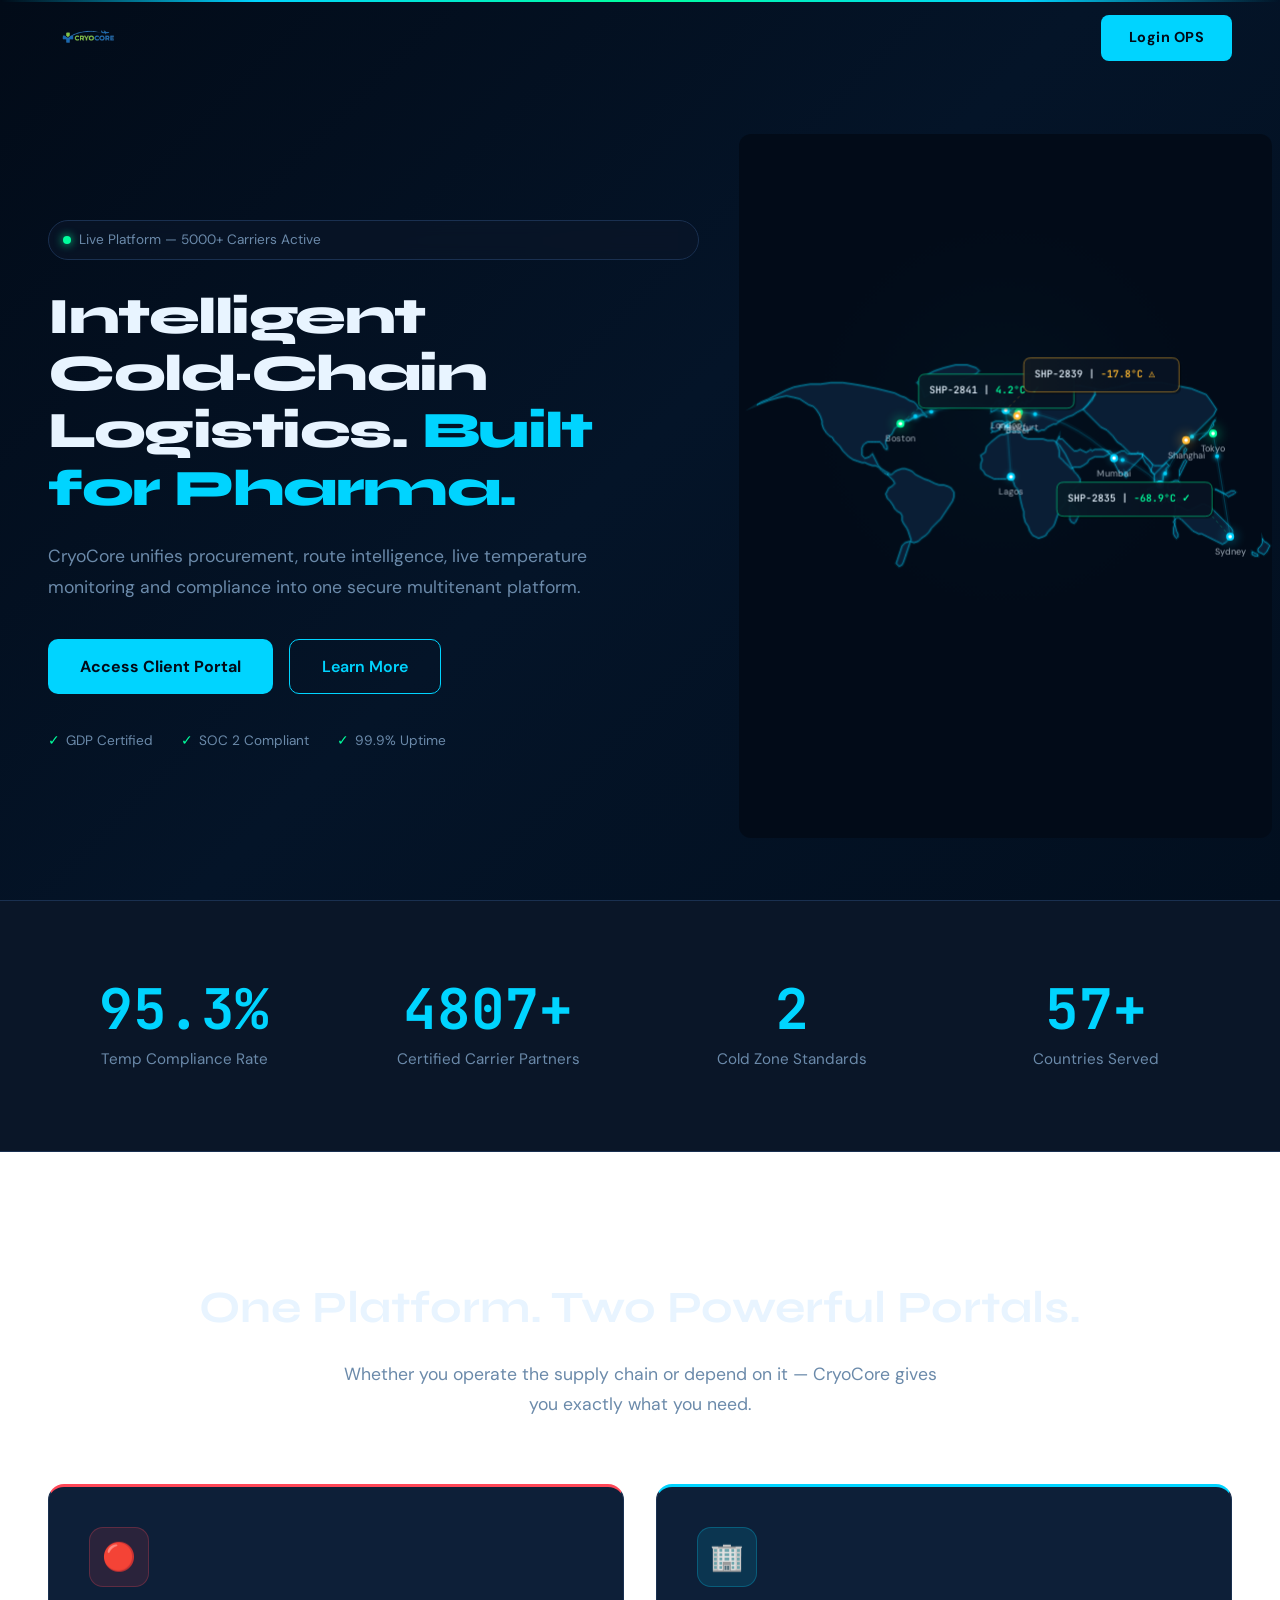
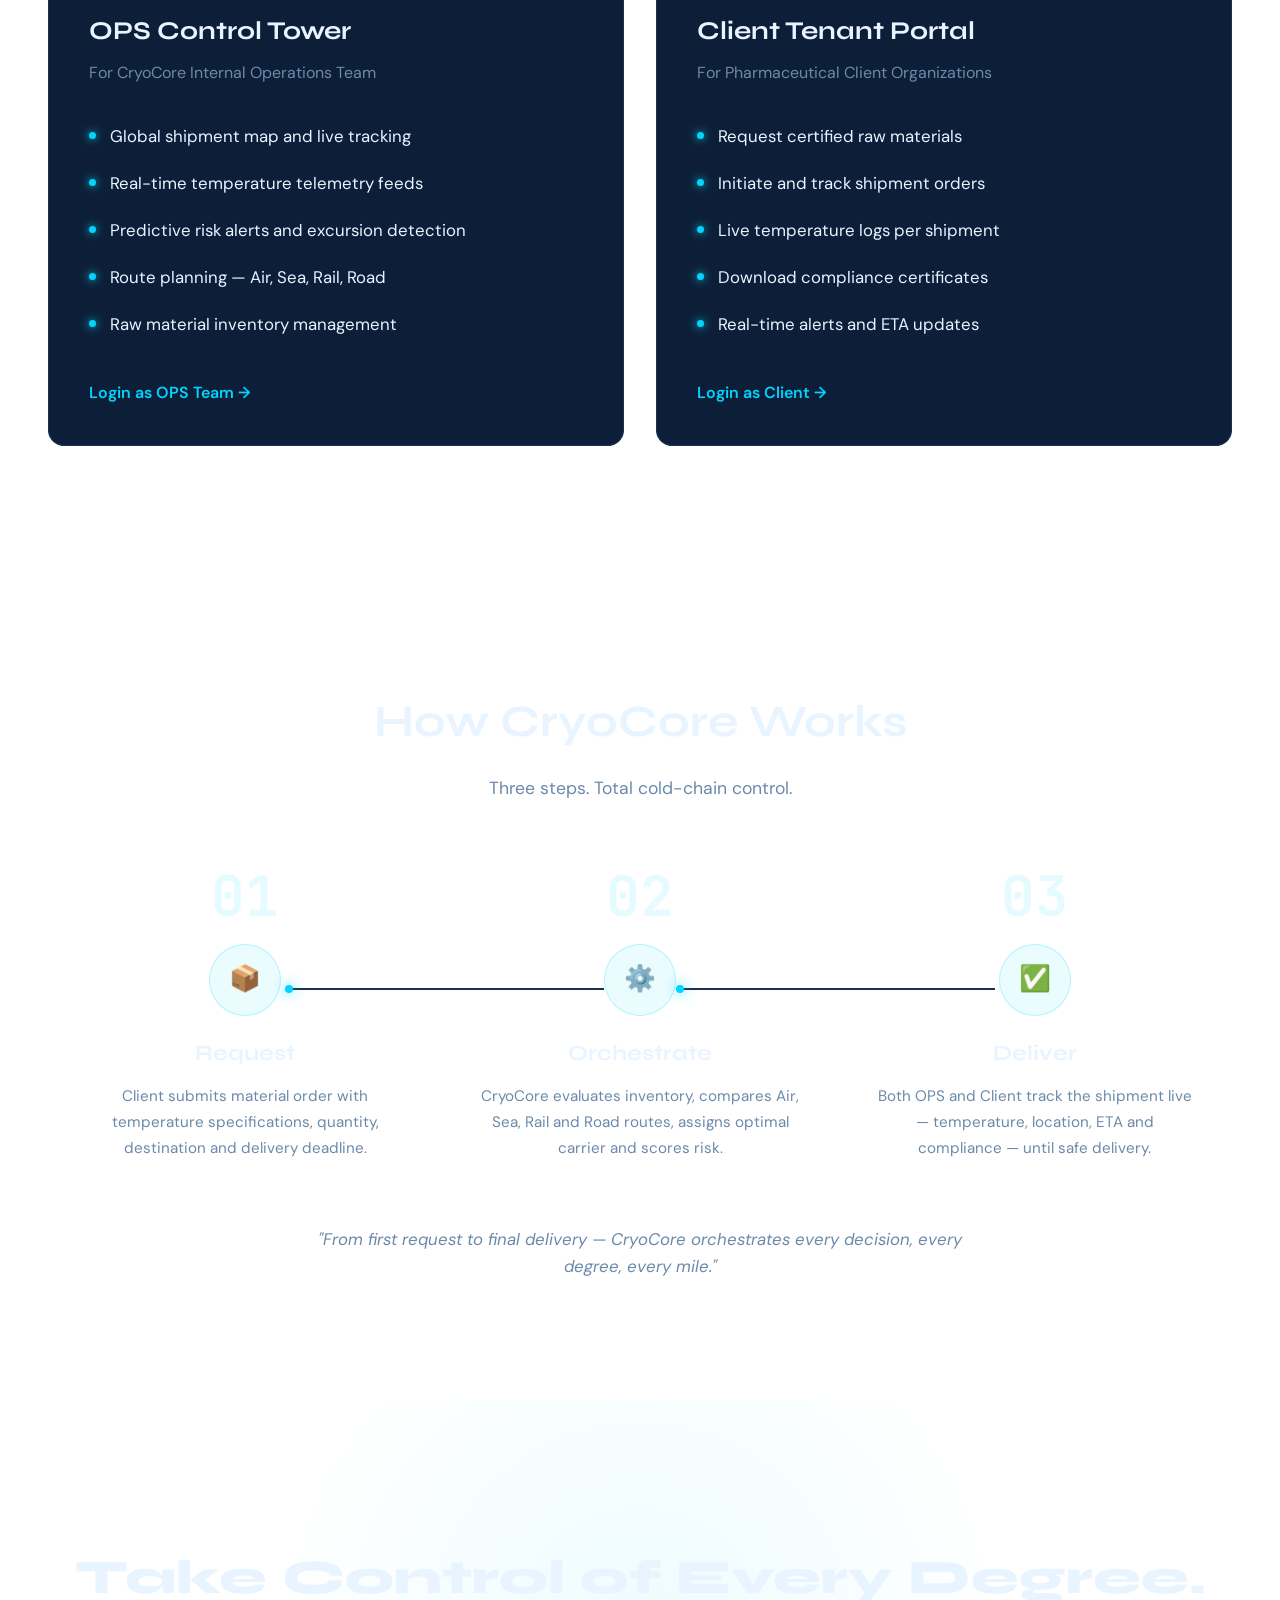
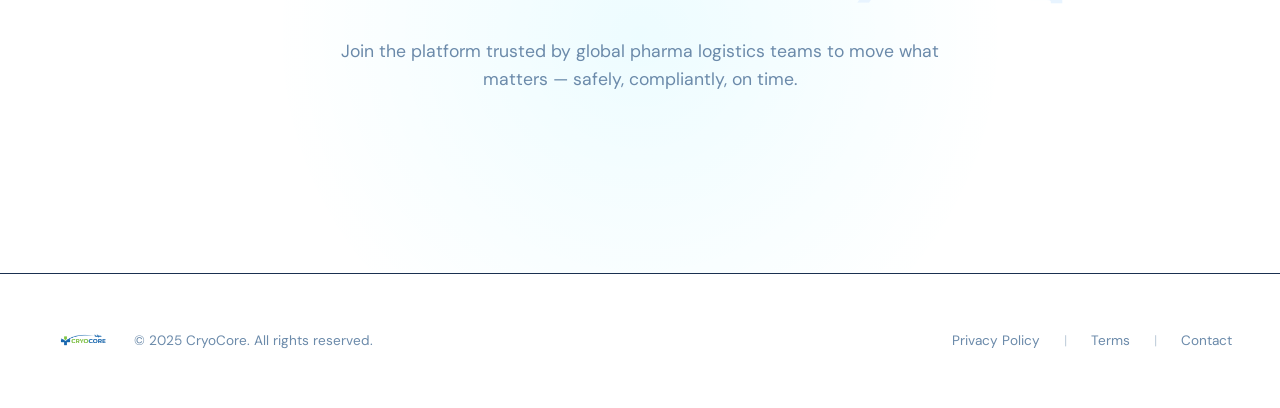
==== commit a46b639b: "pp3" ====
--- a/index.html
+++ b/index.html
@@ -48,6 +48,30 @@
             <div class="hero-right">
                 <div class="map-container">
                     <canvas id="worldMap"></canvas>
+                </div>
+            </div>
+        </div>
+    </section>
+
+    <!-- STATS STRIP -->
+    <section class="stats-strip" id="statsStrip">
+        <div class="container">
+            <div class="stats-grid">
+                <div class="stat-item reveal">
+                    <div class="stat-number" data-target="99.1" data-suffix="%">0%</div>
+                    <div class="stat-label">Temp Compliance Rate</div>
+                </div>
+                <div class="stat-item reveal">
+                    <div class="stat-number" data-target="5000" data-suffix="+">0+</div>
+                    <div class="stat-label">Certified Carrier Partners</div>
+                </div>
+                <div class="stat-item reveal">
+                    <div class="stat-number" data-target="3" data-suffix="">0</div>
+                    <div class="stat-label">Cold Zone Standards</div>
+                </div>
+                <div class="stat-item reveal">
+                    <div class="stat-number" data-target="60" data-suffix="+">0+</div>
+                    <div class="stat-label">Countries Served</div>
                 </div>
             </div>
         </div>
@@ -136,29 +160,6 @@
         </div>
     </section>
 
-    <!-- STATS STRIP -->
-    <section class="stats-strip" id="statsStrip">
-        <div class="container">
-            <div class="stats-grid">
-                <div class="stat-item reveal">
-                    <div class="stat-number" data-target="99.1" data-suffix="%">0%</div>
-                    <div class="stat-label">Temp Compliance Rate</div>
-                </div>
-                <div class="stat-item reveal">
-                    <div class="stat-number" data-target="5000" data-suffix="+">0+</div>
-                    <div class="stat-label">Certified Carrier Partners</div>
-                </div>
-                <div class="stat-item reveal">
-                    <div class="stat-number" data-target="3" data-suffix="">0</div>
-                    <div class="stat-label">Cold Zone Standards</div>
-                </div>
-                <div class="stat-item reveal">
-                    <div class="stat-number" data-target="60" data-suffix="+">0+</div>
-                    <div class="stat-label">Countries Served</div>
-                </div>
-            </div>
-        </div>
-    </section>
 
     <!-- FOOTER CTA -->
     <section class="footer-cta" id="footerCta">
@@ -166,10 +167,7 @@
             <h2 class="reveal">Take Control of Every Degree.</h2>
             <p class="cta-sub reveal">Join the platform trusted by global pharma logistics teams to move what matters —
                 safely, compliantly, on time.</p>
-            <div class="cta-buttons reveal">
-                <a href="client-dashboard.html" class="btn-primary">Access Client Portal</a>
-                <a href="#portals" class="btn-outline">Learn More</a>
-            </div>
+
         </div>
     </section>
 
--- a/css/style.css
+++ b/css/style.css
@@ -41,6 +41,7 @@
 
 body {
     background: var(--bg-gradient);
+    background-attachment: fixed;
     color: var(--text-primary);
     font-family: var(--font-body);
     line-height: 1.6;
@@ -106,10 +107,10 @@
     align-items: center;
 }
 
-.nav-logo img,
-.nav-logo canvas {
-    height: 40px;
+.nav-logo img {
+    height: 80px;
     width: auto;
+    background: transparent;
 }
 
 .btn-login-ops {
@@ -703,10 +704,10 @@
     font-size: 0.85rem;
 }
 
-.footer-bar-left img,
-.footer-bar-left canvas {
-    height: 32px;
+.footer-bar-left img {
+    height: 70px;
     width: auto;
+    background: transparent;
 }
 
 .footer-bar-right {
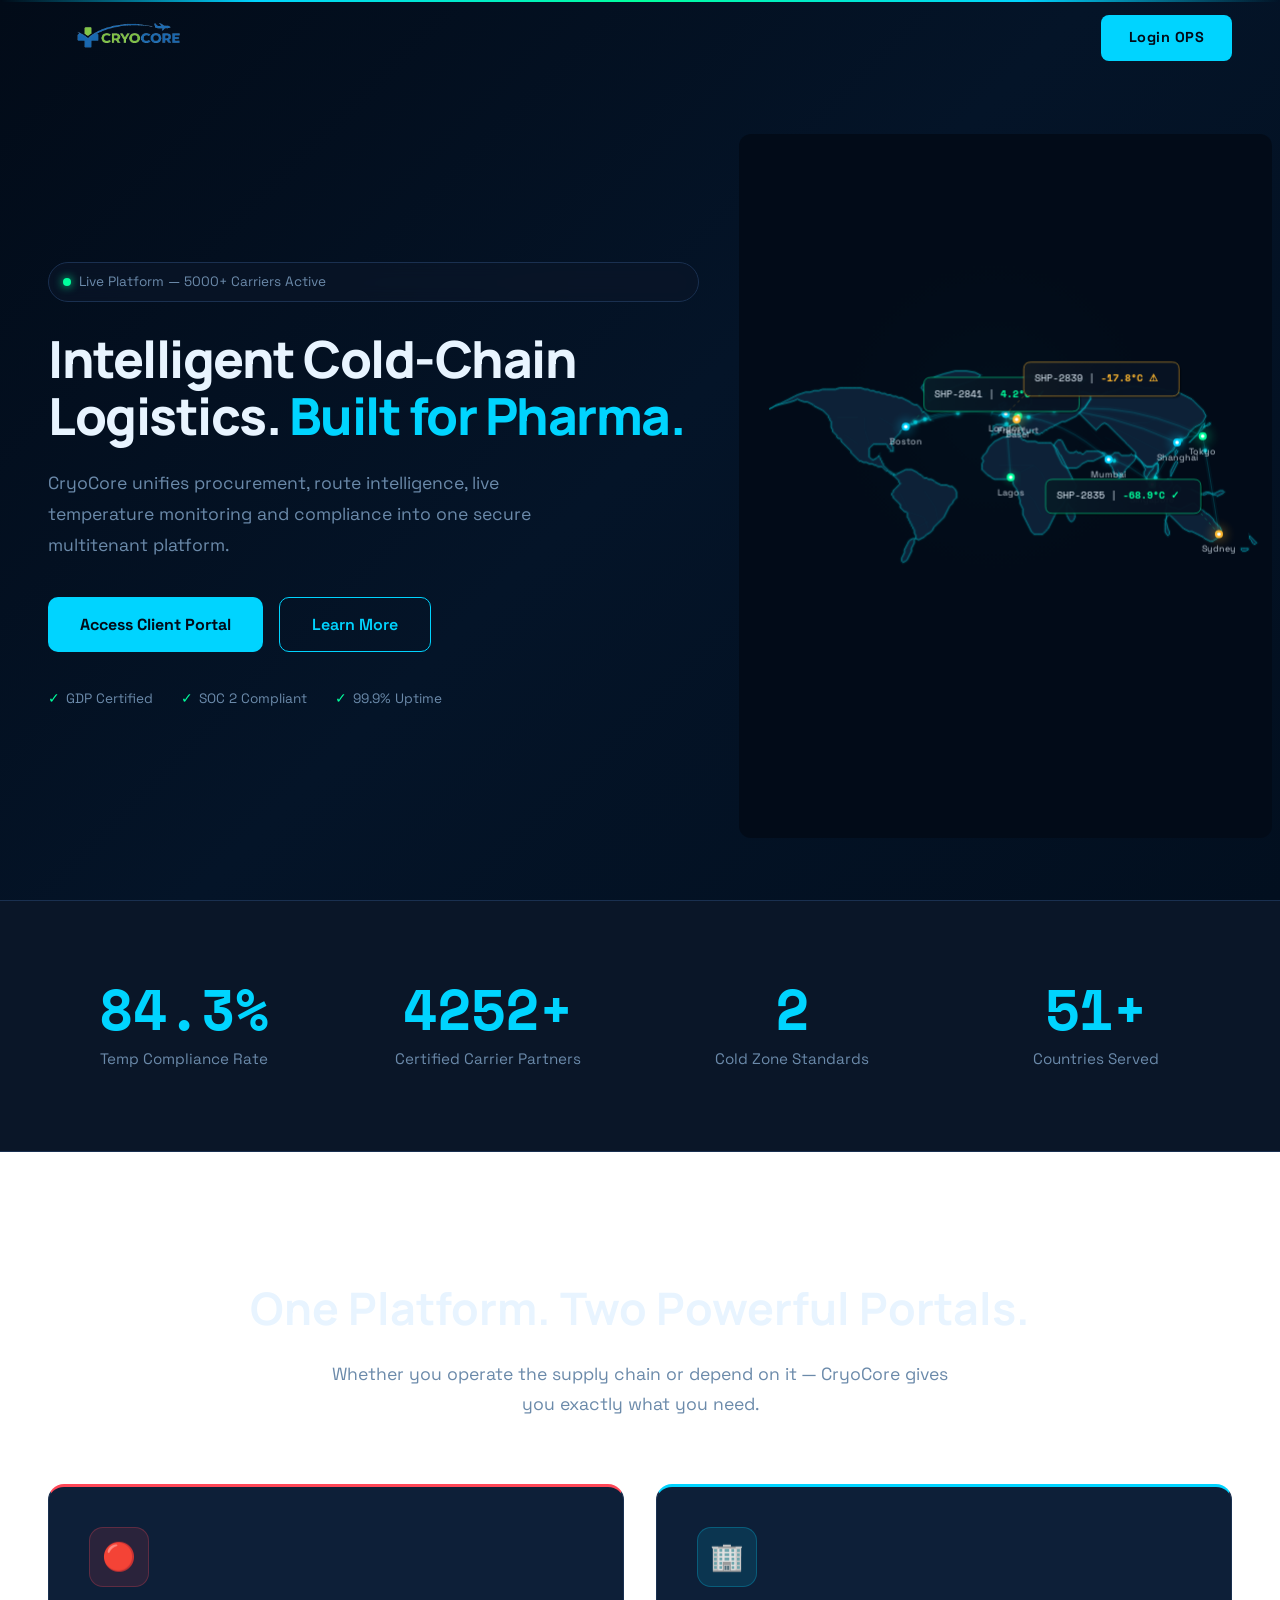
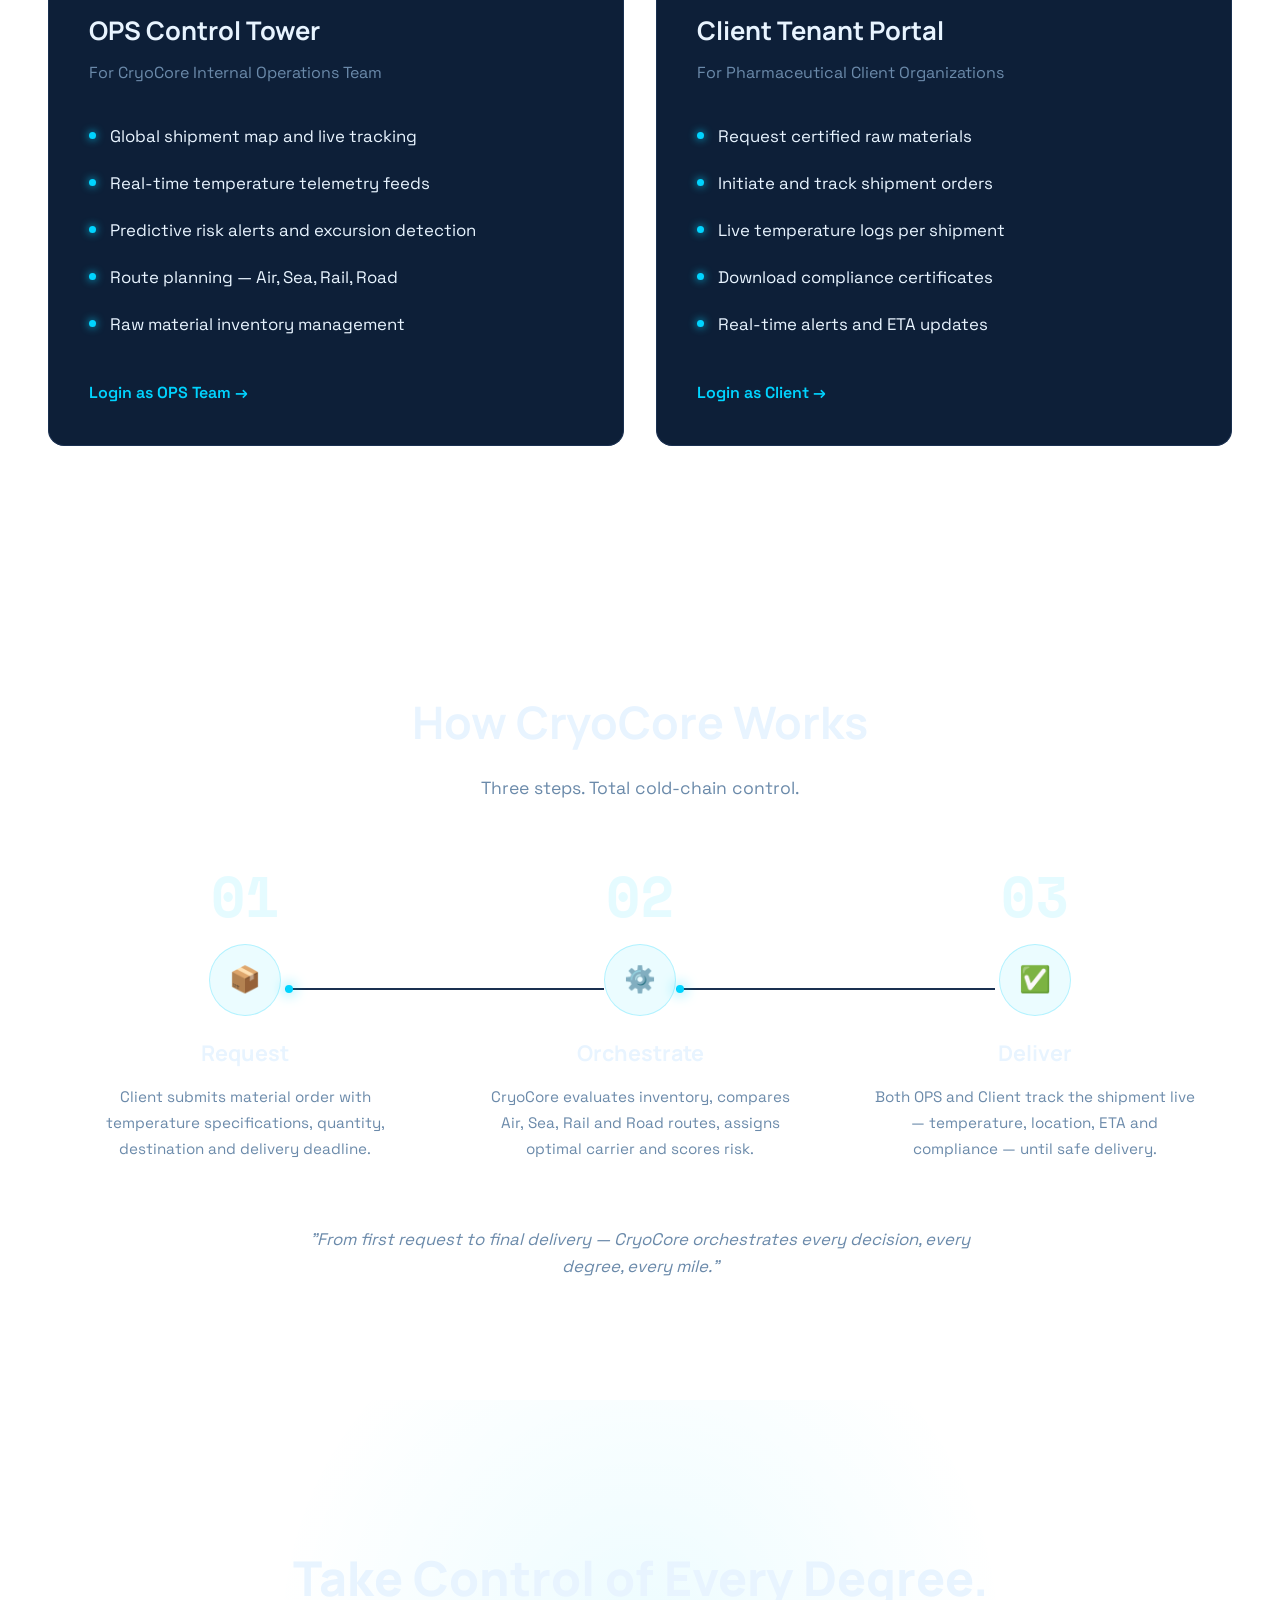
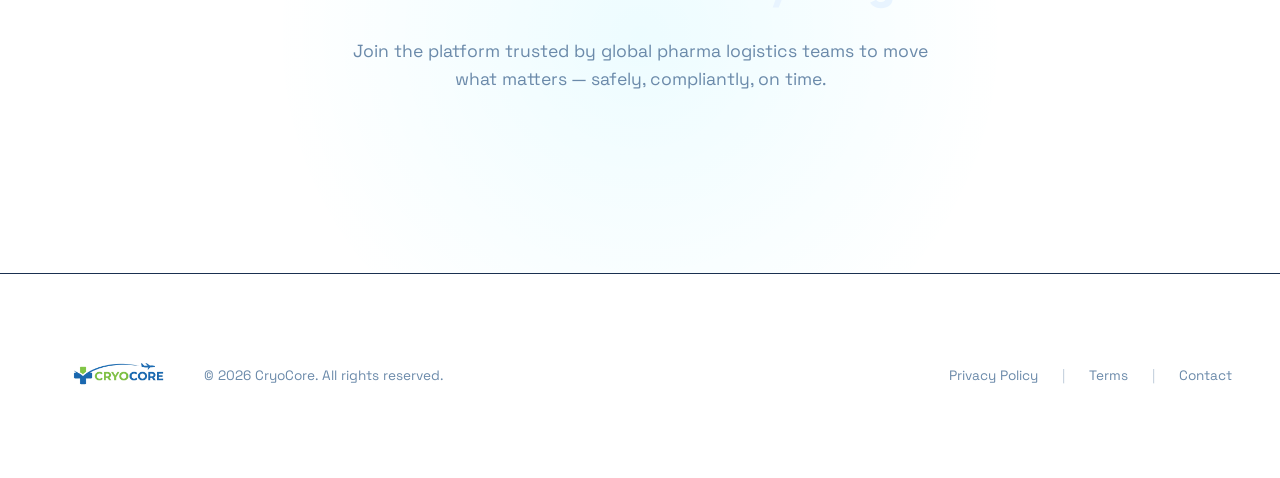
==== commit 59e65608: "user page" ====
--- a/index.html
+++ b/index.html
@@ -176,7 +176,7 @@
         <div class="container footer-bar-inner">
             <div class="footer-bar-left">
                 <img src="logo.png" alt="CryoCore" />
-                <span>© 2025 CryoCore. All rights reserved.</span>
+                <span>© 2026 CryoCore. All rights reserved.</span>
             </div>
             <div class="footer-bar-right">
                 <a href="#">Privacy Policy</a>
--- a/css/style.css
+++ b/css/style.css
@@ -1,5 +1,5 @@
 /* ===== GOOGLE FONTS ===== */
-@import url('https://fonts.googleapis.com/css2?family=DM+Sans:ital,wght@0,400;0,500;0,600;0,700;1,400&family=JetBrains+Mono:wght@400;500;600;700&family=Syne:wght@600;700;800&display=swap');
+@import url('https://fonts.googleapis.com/css2?family=Manrope:wght@400;500;600;700;800&family=Space+Grotesk:wght@400;500;600;700&family=Space+Mono:wght@400;700&display=swap');
 
 /* ===== DESIGN TOKENS ===== */
 :root {
@@ -18,9 +18,9 @@
     --success: #00ff9d;
     --warning: #ffb830;
     --danger: #ff4757;
-    --font-headline: 'Syne', sans-serif;
-    --font-body: 'DM Sans', sans-serif;
-    --font-mono: 'JetBrains Mono', monospace;
+    --font-headline: 'Manrope', sans-serif;
+    --font-body: 'Space Grotesk', sans-serif;
+    --font-mono: 'Space Mono', monospace;
 }
 
 /* ===== RESET & BASE ===== */
@@ -93,6 +93,7 @@
     justify-content: space-between;
     transition: all 0.3s ease-in-out;
     background: transparent;
+    overflow: visible;
 }
 
 .navbar.scrolled {
@@ -108,8 +109,9 @@
 }
 
 .nav-logo img {
-    height: 80px;
+    height: 160px;
     width: auto;
+    max-width: none;
     background: transparent;
 }
 
@@ -705,8 +707,9 @@
 }
 
 .footer-bar-left img {
-    height: 70px;
+    height: 140px;
     width: auto;
+    max-width: none;
     background: transparent;
 }
 
